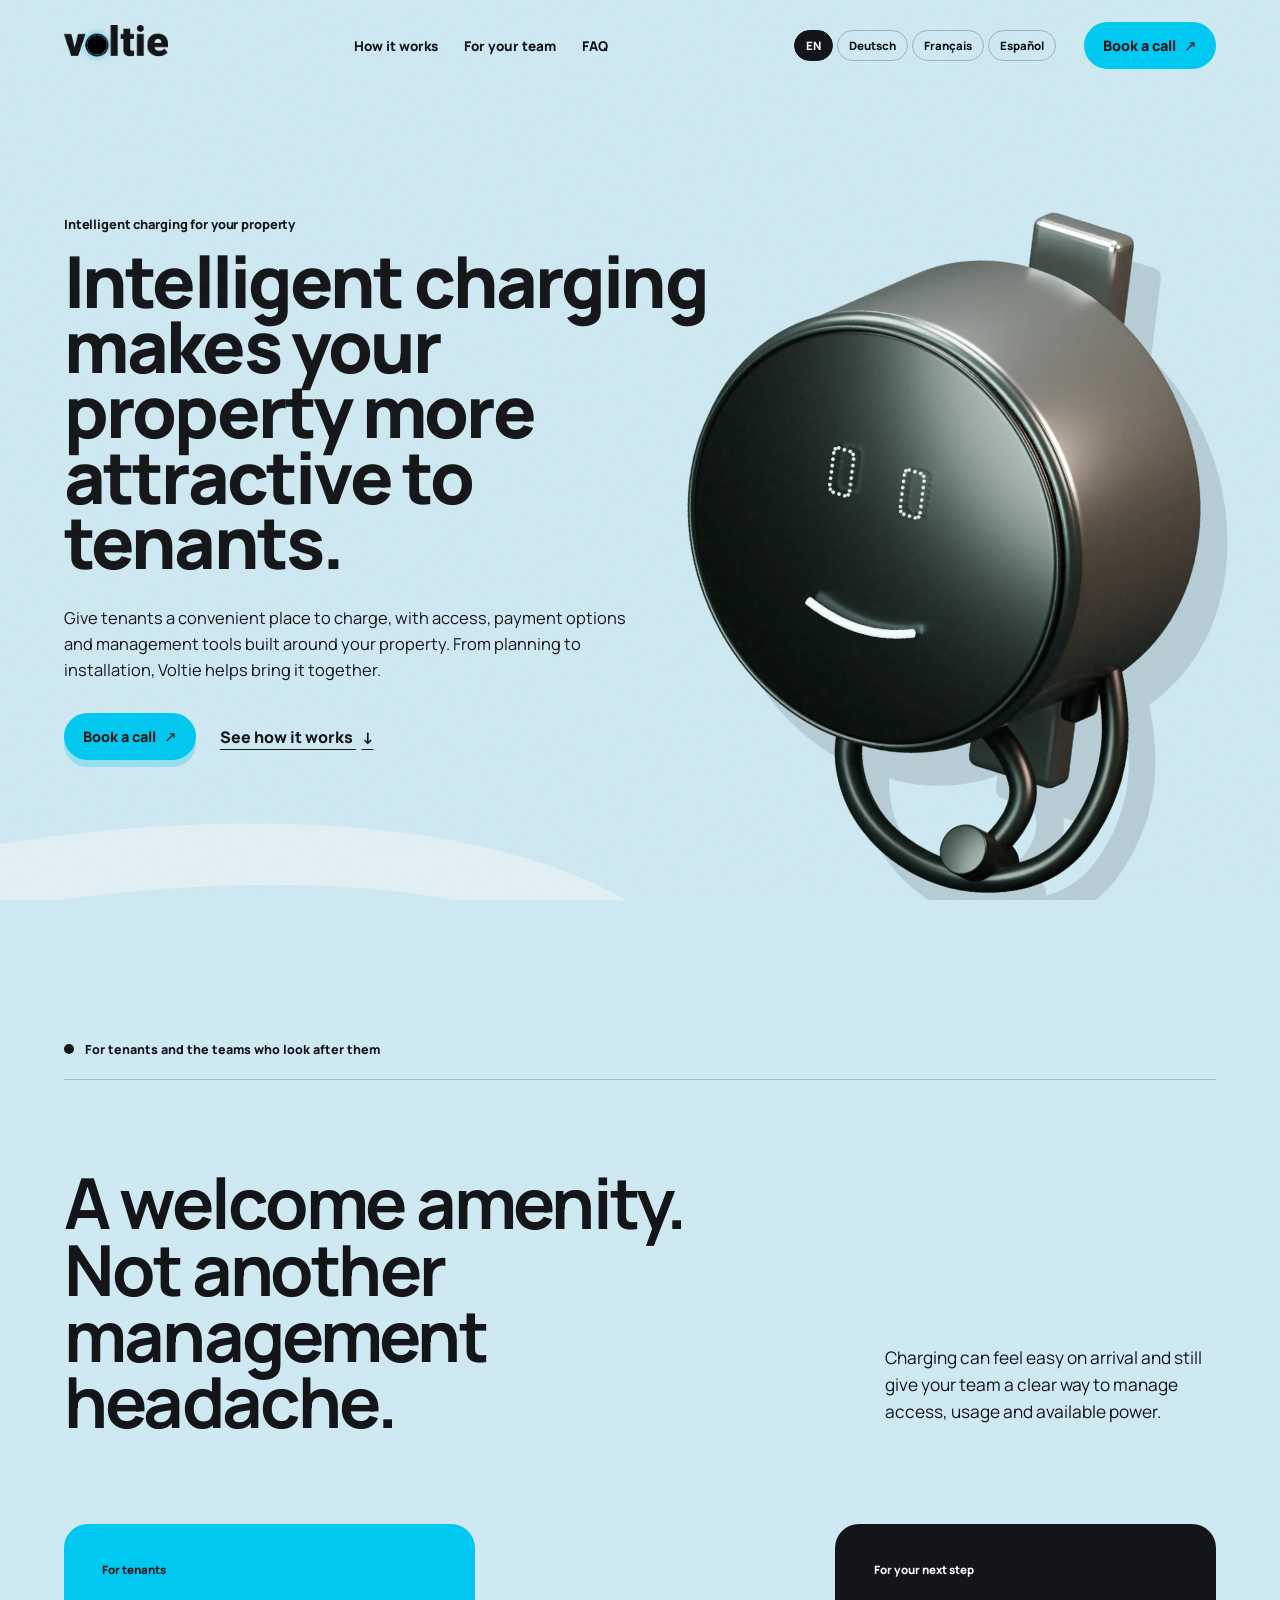
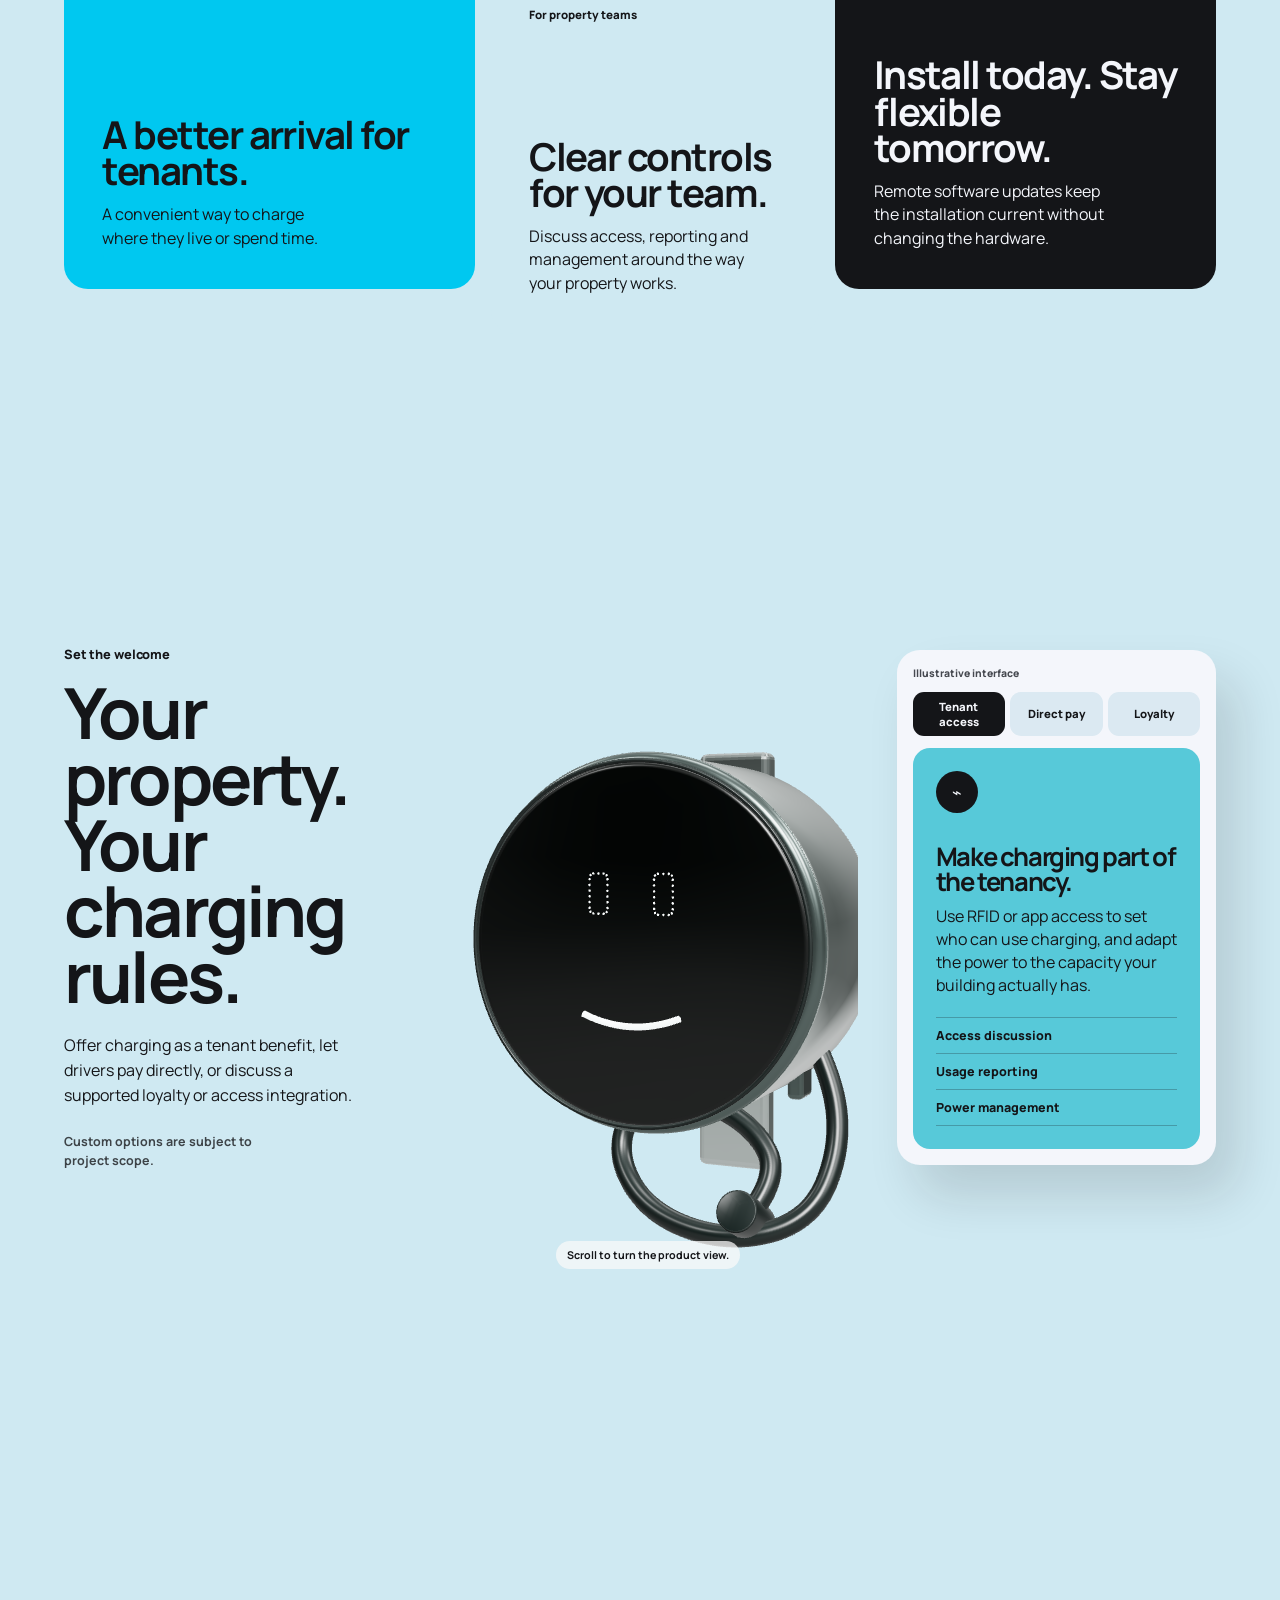
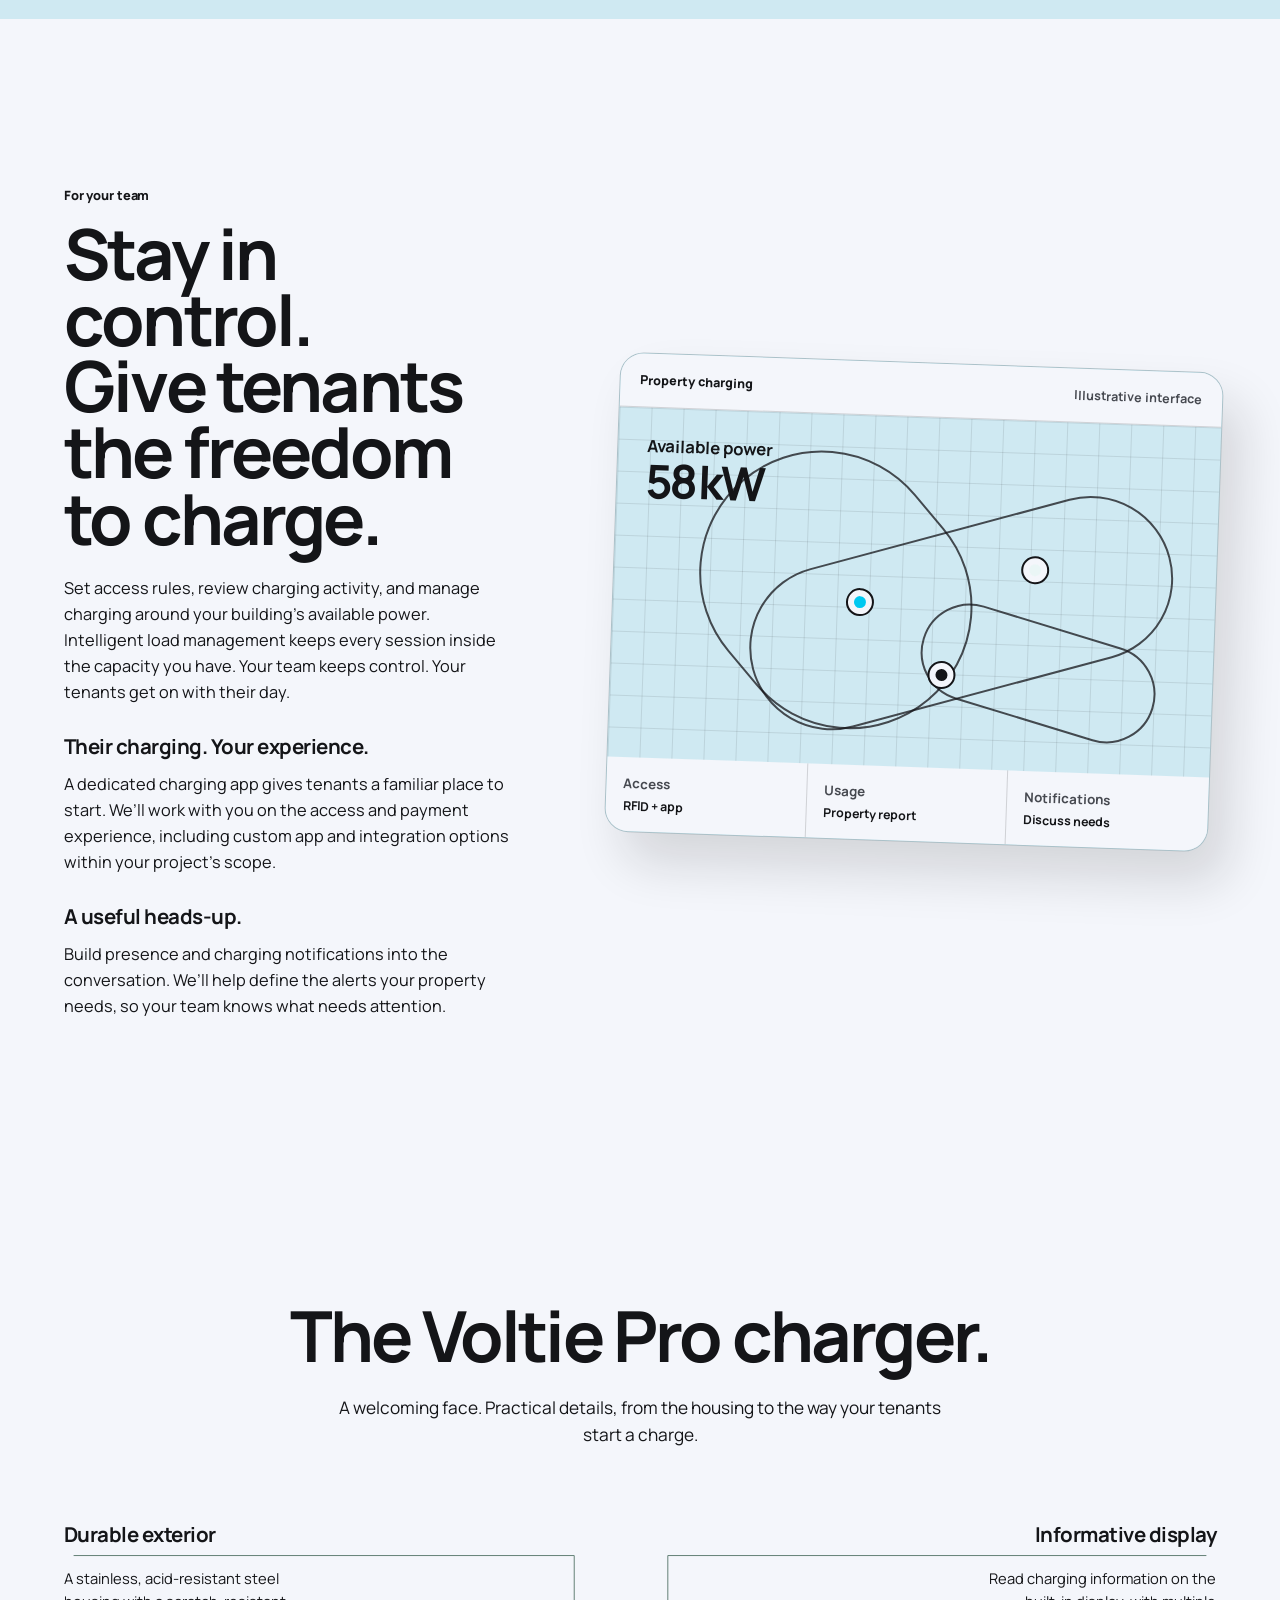
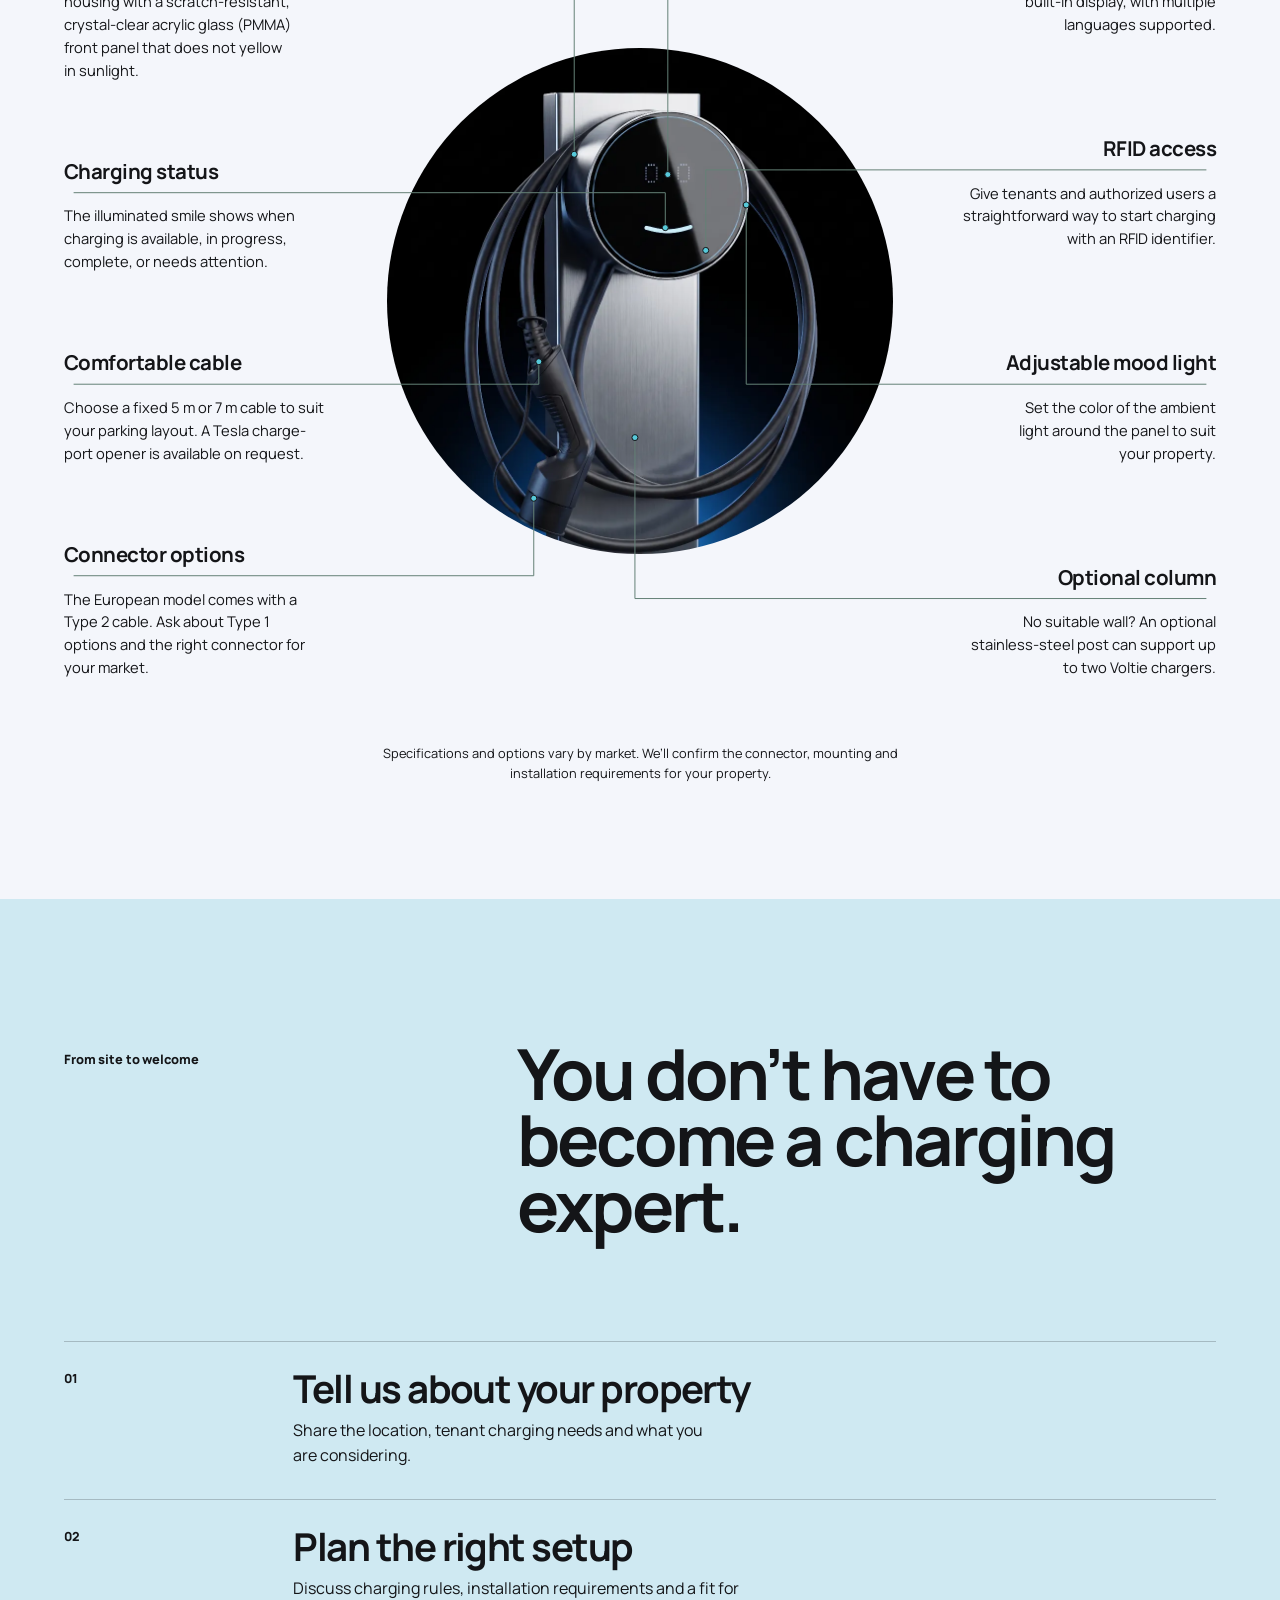
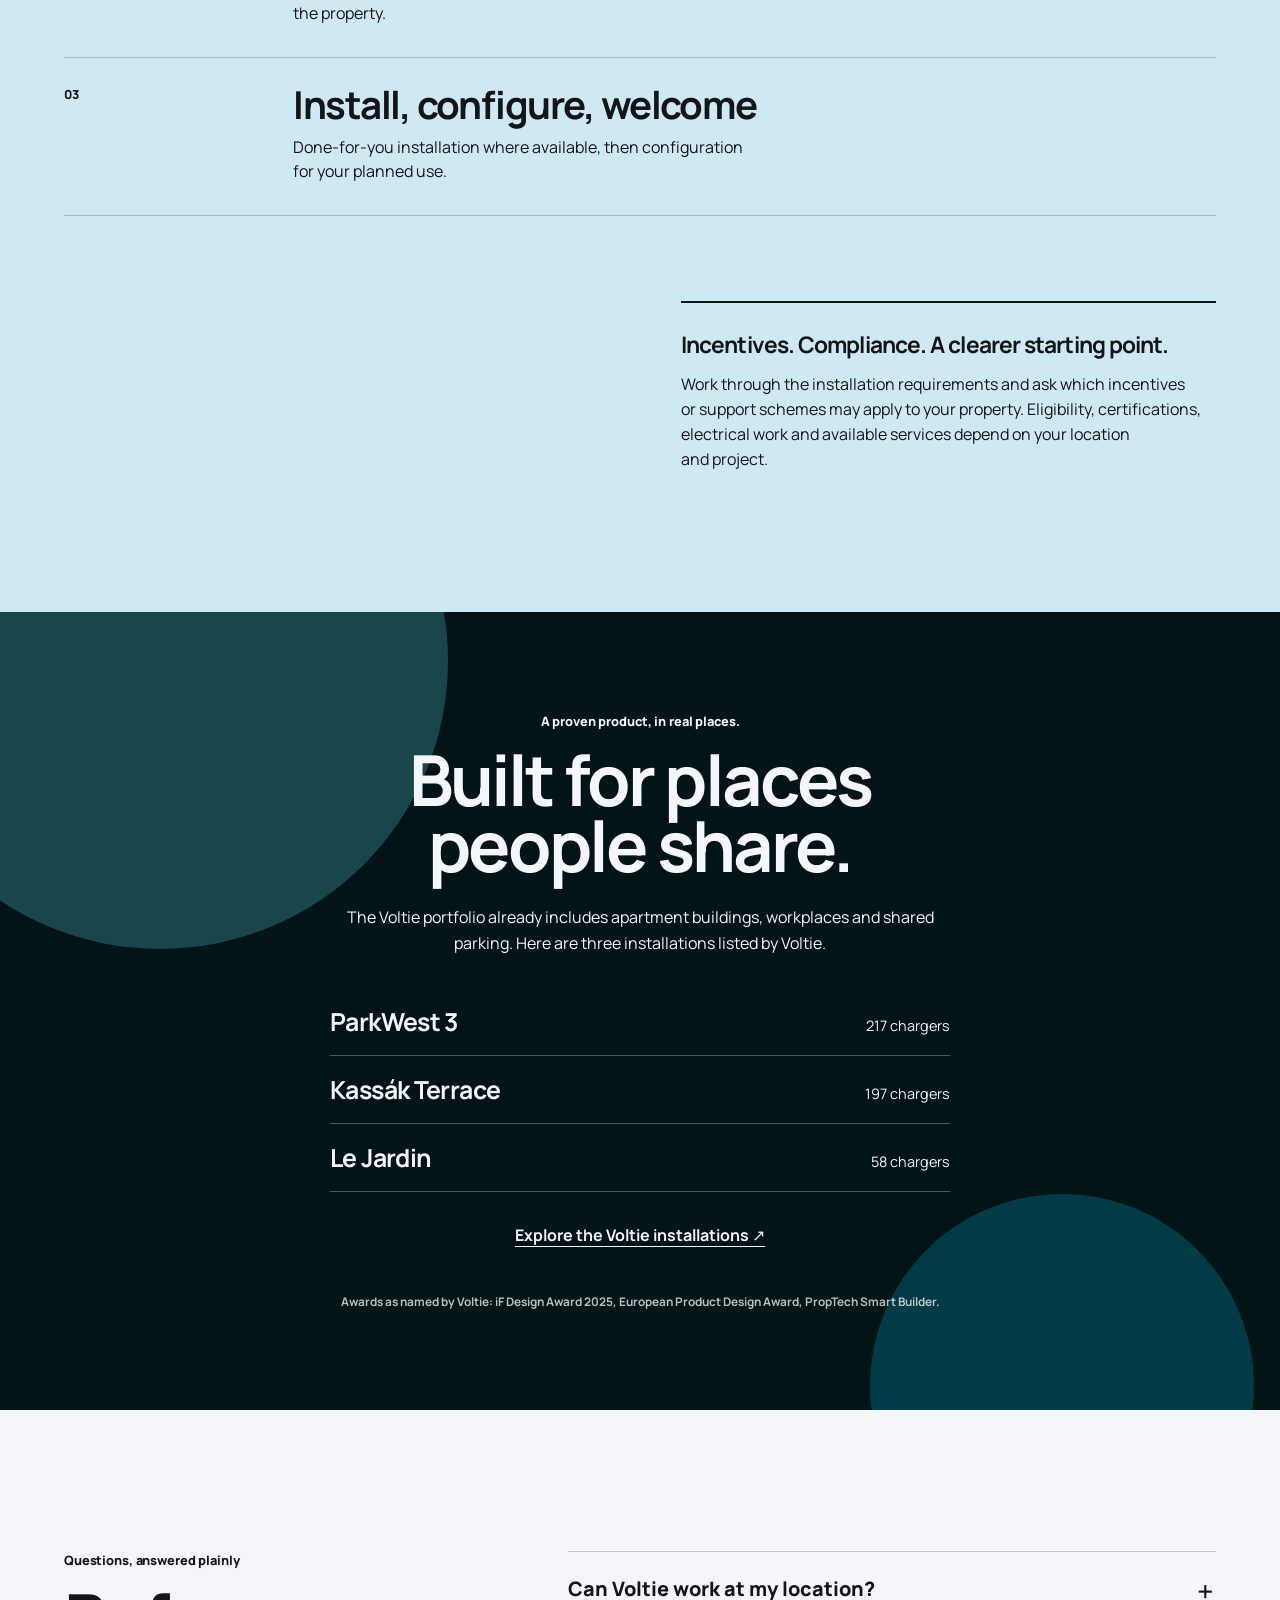
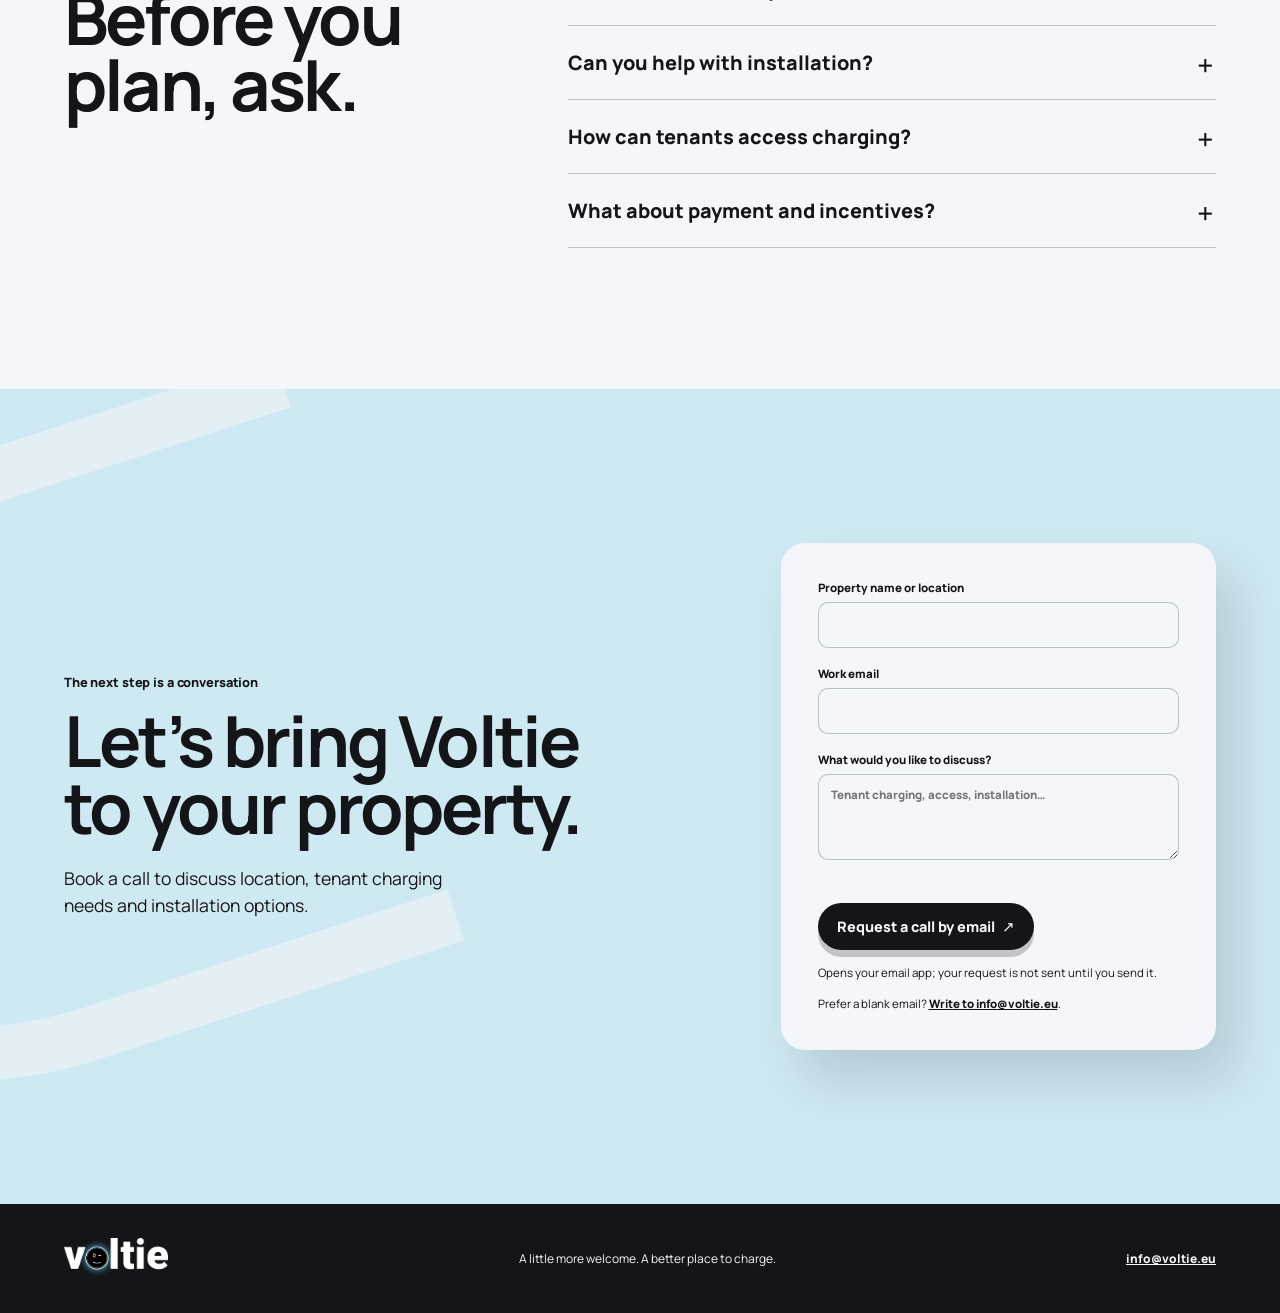
==== index.html @ d53babb7 "Publish tested Voltie landing pages in English, German, French and Spanish" ====
<!doctype html>
<html lang="en" data-theme="voltie">
  <head>
    <meta charset="UTF-8" />
    <meta name="viewport" content="width=device-width, initial-scale=1.0" />
    <meta name="theme-color" content="#141518" />
    <meta name="description" content="Voltie gives property teams intelligent EV charging: load management that respects the power you have, remote software updates, and a charger tenants are glad to use." />
    <title>Voltie — Intelligent EV charging for your property</title>
    <meta name="robots" content="noindex, nofollow" />
    <link rel="icon" href="./assets/voltie-favicon.png" type="image/png" />
    <link rel="preload" href="./fonts/manrope-variable.ttf" as="font" type="font/ttf" crossorigin />
    <script type="module" crossorigin src="./assets/main-BnGy2Usy.js"></script>
    <link rel="stylesheet" crossorigin href="./assets/main-CqkEtk5y.css">
  </head>
  <body>
    <a class="skip-link" href="#main">Skip to content</a>
    <div class="floods" aria-hidden="true"><div class="flood flood-mint"></div><div class="flood flood-coral"></div><div class="flood flood-yellow"></div><div class="flood flood-white"></div><div class="flood flood-forest"></div></div>
    <header class="site-header">
      <a class="logo" href="#top" aria-label="Voltie home"><img class="wordmark" src="./assets/voltie-wordmark-ink.png" alt="Voltie" width="1049" height="384" /></a>
      <nav class="desktop-nav" aria-label="Primary navigation"><a href="#how-it-works">How it works</a><a href="#control">For your team</a><a href="#faq">FAQ</a></nav>
      <nav class="lang-switch" aria-label="Language"><a href="./voltie/" hreflang="en" lang="en" data-locale="en" aria-current="page">EN</a><a href="./de/" hreflang="de" lang="de" data-locale="de">Deutsch</a><a href="./fr/" hreflang="fr" lang="fr" data-locale="fr">Français</a><a href="./es/" hreflang="es" lang="es" data-locale="es">Español</a></nav>
      <a class="nav-cta" href="#book-a-call">Book a call <span aria-hidden="true">↗</span></a>
      <details class="mobile-nav"><summary aria-label="Open navigation"><span></span><span></span></summary><nav aria-label="Mobile navigation"><a href="#how-it-works">How it works</a><a href="#control">For your team</a><a href="#faq">FAQ</a><a href="#book-a-call">Book a call</a><nav class="lang-switch lang-switch--menu" aria-label="Choose language"><a href="./voltie/" hreflang="en" lang="en" data-locale="en" aria-current="page">EN</a><a href="./de/" hreflang="de" lang="de" data-locale="de">Deutsch</a><a href="./fr/" hreflang="fr" lang="fr" data-locale="fr">Français</a><a href="./es/" hreflang="es" lang="es" data-locale="es">Español</a></nav></nav></details>
    </header>

    <main id="main">
      <section class="hero scene-mint" id="top" data-flood="mint">
        <div class="hero-copy">
          <p class="eyebrow">Intelligent charging for your property</p>
          <h1>Intelligent charging makes your property more attractive to tenants.</h1>
          <p class="hero-deck">Give tenants a convenient place to charge, with access, payment options and management tools built around your property. From planning to installation, Voltie helps bring it together.</p>
          <div class="hero-actions"><a class="button button-ink" href="#book-a-call">Book a call <span aria-hidden="true">↗</span></a><a class="text-link" href="#how-it-works">See how it works <span aria-hidden="true">↓</span></a></div>
        </div>
        <div class="hero-product" data-pointer-product aria-label="Approximate 3D visualization of the circular Voltie Pro charger" role="img">
          <picture class="hero-poster" aria-hidden="true"><source srcset="./assets/charger-poster.webp" type="image/webp" /><img src="./assets/charger-poster.png" width="1100" height="1100" alt="" fetchpriority="high" /></picture>
          <p class="product-note">A warm welcome. Down to the last detail.</p>
        </div>
        <div class="hero-swoop" aria-hidden="true"></div>
      </section>

      <section class="welcome scene-coral" id="how-it-works" data-flood="coral">
        <div class="section-topline"><span class="dot"></span><p>For tenants and the teams who look after them</p></div>
        <div class="welcome-heading"><h2>A welcome amenity.<br />Not another management headache.</h2><p>Charging can feel easy on arrival and still give your team a clear way to manage access, usage and available power.</p></div>
        <div class="statements" data-reveal-group>
          <article class="statement statement-one"><span>For tenants</span><h3>A better arrival for tenants.</h3><p>A convenient way to charge where they live or spend time.</p></article>
          <article class="statement statement-two"><span>For property teams</span><h3>Clear controls for your team.</h3><p>Discuss access, reporting and management around the way your property works.</p></article>
          <article class="statement statement-three"><span>For your next step</span><h3>Install today. Stay flexible tomorrow.</h3><p>Remote software updates keep the installation current without changing the hardware.</p></article>
        </div>
      </section>

      <section class="product-stage scene-mint" id="charging-rules" data-flood="mint">
        <div class="product-stage-sticky">
          <div class="stage-copy"><p class="eyebrow">Set the welcome</p><h2>Your property.<br />Your charging rules.</h2><p>Offer charging as a tenant benefit, let drivers pay directly, or discuss a supported loyalty or access integration.</p><p class="scope-note">Custom options are subject to project scope.</p></div>
          <div class="model-stage" id="model-stage">
            <picture class="model-poster" id="model-poster"><source srcset="./assets/charger-poster.webp" type="image/webp" /><img src="./assets/charger-poster.png" alt="Approximate 3D visualization of the circular Voltie Pro charger" /></picture>
            <div class="charger-art charger-art--stage" id="css-stage-product" aria-hidden="true"><div class="charger-body"><div class="charger-face"><span class="eye left"></span><span class="eye right"></span><span class="smile"></span></div></div><div class="charger-cable"></div></div>
            <canvas id="charger-canvas" aria-label="Interactive 3D approximation of the Voltie Pro charger"></canvas>
            <span class="model-status" id="model-status" aria-live="polite">Product view is illustrative.</span>
          </div>
          <div class="access-demo" aria-label="Illustrative access and payment demo">
            <p class="demo-label">Illustrative interface</p>
            <div class="demo-tabs" role="group" aria-label="Charging setup choice"><button type="button" class="demo-tab is-active" aria-pressed="true" data-demo="tenant">Tenant access</button><button type="button" class="demo-tab" aria-pressed="false" data-demo="pay">Direct pay</button><button type="button" class="demo-tab" aria-pressed="false" data-demo="loyalty">Loyalty</button></div>
            <div class="demo-screen" id="demo-screen"><div class="demo-icon" aria-hidden="true">⌁</div><h3>Make charging part of the tenancy.</h3><p>Use RFID or app access to set who can use charging, and adapt the power to the capacity your building actually has.</p><ul><li>Access discussion</li><li>Usage reporting</li><li>Power management</li></ul></div>
          </div>
        </div>
      </section>

      <section class="control scene-white" id="control" data-flood="white">
        <div class="control-copy"><p class="eyebrow">For your team</p><h2>Stay in control.<br />Give tenants the freedom to charge.</h2><p>Set access rules, review charging activity, and manage charging around your building’s available power. Intelligent load management keeps every session inside the capacity you have. Your team keeps control. Your tenants get on with their day.</p><h3 class="feature-heading">Their charging. Your experience.</h3><p>A dedicated charging app gives tenants a familiar place to start. We’ll work with you on the access and payment experience, including custom app and integration options within your project’s scope.</p><h3 class="feature-heading">A useful heads-up.</h3><p>Build presence and charging notifications into the conversation. We’ll help define the alerts your property needs, so your team knows what needs attention.</p></div>
        <div class="concept-ui" aria-label="Illustrative property management interface"><div class="concept-head"><span>Property charging</span><b>Illustrative interface</b></div><div class="concept-map"><span class="map-line a"></span><span class="map-line b"></span><span class="map-line c"></span><i class="map-dot one"></i><i class="map-dot two"></i><i class="map-dot three"></i><strong>Available power<br /><em>58 kW</em></strong></div><div class="concept-footer"><div><small>Access</small><b>RFID + app</b></div><div><small>Usage</small><b>Property report</b></div><div><small>Notifications</small><b>Discuss needs</b></div></div></div>
      </section>

      <section class="hardware scene-white" id="voltie-charger" data-flood="white" aria-labelledby="hardware-title">
        <header class="hardware-header"><h2 id="hardware-title">The Voltie Pro charger.</h2><p>A welcoming face. Practical details, from the housing to the way your tenants start a charge.</p></header>
        <div class="hardware-diagram">
          <figure class="hardware-visual"><img src="./assets/voltie-charger-details.webp" width="1024" height="1024" loading="lazy" decoding="async" alt="Voltie Pro circular charger with its illuminated smile, coiled cable and stainless-steel mounting column" /></figure>
          <svg class="hardware-leaders" aria-hidden="true" focusable="false"></svg>
          <div class="hardware-column hardware-left">
            <article class="hardware-callout" data-pin=".37,.21"><h3>Durable exterior</h3><p>A stainless, acid-resistant steel housing with a scratch-resistant, crystal-clear acrylic glass (PMMA) front panel that does not yellow in sunlight.</p></article>
            <article class="hardware-callout" data-pin=".55,.355"><h3>Charging status</h3><p>The illuminated smile shows when charging is available, in progress, complete, or needs attention.</p></article>
            <article class="hardware-callout" data-pin=".30,.62"><h3>Comfortable cable</h3><p>Choose a fixed 5 m or 7 m cable to suit your parking layout. A Tesla charge-port opener is available on request.</p></article>
            <article class="hardware-callout" data-pin=".29,.89"><h3>Connector options</h3><p>The European model comes with a Type 2 cable. Ask about Type 1 options and the right connector for your market.</p></article>
          </div>
          <div class="hardware-column hardware-right">
            <article class="hardware-callout" data-pin=".555,.25"><h3>Informative display</h3><p>Read charging information on the built-in display, with multiple languages supported.</p></article>
            <article class="hardware-callout" data-pin=".63,.40"><h3>RFID access</h3><p>Give tenants and authorized users a straightforward way to start charging with an RFID identifier.</p></article>
            <article class="hardware-callout" data-pin=".71,.31"><h3>Adjustable mood light</h3><p>Set the color of the ambient light around the panel to suit your property.</p></article>
            <article class="hardware-callout" data-pin=".49,.77"><h3>Optional column</h3><p>No suitable wall? An optional stainless-steel post can support up to two Voltie chargers.</p></article>
          </div>
        </div>
        <p class="hardware-note">Specifications and options vary by market. We’ll confirm the connector, mounting and installation requirements for your property.</p>
      </section>

      <section class="process scene-yellow" data-flood="yellow">
        <div class="process-intro"><p class="eyebrow">From site to welcome</p><h2>You don’t have to become a charging expert.</h2></div>
        <ol class="steps">
        <li><span>01</span><div><h3>Tell us about your property</h3><p>Share the location, tenant charging needs and what you are considering.</p></div></li>
        <li><span>02</span><div><h3>Plan the right setup</h3><p>Discuss charging rules, installation requirements and a fit for the property.</p></div></li>
        <li><span>03</span><div><h3>Install, configure, welcome</h3><p>Done-for-you installation where available, then configuration for your planned use.</p></div></li>
        </ol>
        <aside class="requirements"><h3>Incentives. Compliance. A clearer starting point.</h3><p>Work through the installation requirements and ask which incentives or support schemes may apply to your property. Eligibility, certifications, electrical work and available services depend on your location and project.</p></aside>
      </section>

      <section class="proof scene-forest" id="proof" data-flood="forest">
        <div class="proof-orb orb-one" aria-hidden="true"></div><div class="proof-orb orb-two" aria-hidden="true"></div>
        <p class="eyebrow">A proven product, in real places.</p><h2>Built for places<br />people share.</h2><p class="proof-copy">The Voltie portfolio already includes apartment buildings, workplaces and shared parking. Here are three installations listed by Voltie.</p><ul class="project-proof"><li><strong>ParkWest 3</strong><span>217 chargers</span></li><li><strong>Kassák Terrace</strong><span>197 chargers</span></li><li><strong>Le Jardin</strong><span>58 chargers</span></li></ul><a class="proof-link" href="https://www.voltie.eu/en/references" target="_blank" rel="noopener noreferrer">Explore the Voltie installations <span aria-hidden="true">↗</span></a><p class="award-note">Awards as named by Voltie: iF Design Award 2025, European Product Design Award, PropTech Smart Builder.</p>
      </section>

      <section class="faq scene-white" id="faq" data-flood="white"><div class="faq-head"><p class="eyebrow">Questions, answered plainly</p><h2>Before you plan, ask.</h2></div><div class="faq-list"><details><summary>Can Voltie work at my location?</summary><p>Availability, installation scope and local requirements vary. Share your property details and ask what is possible in your location.</p></details><details><summary>Can you help with installation?</summary><p>Voltie can help plan installation and offer done-for-you installation where available. The exact electrical work and services depend on the project location and scope.</p></details><details><summary>How can tenants access charging?</summary><p>Discuss RFID and app access for tenant charging. The right setup depends on how you want access to work at the property.</p></details><details><summary>What about payment and incentives?</summary><p>Drivers may be able to pay directly depending on the project setup. Ask about payment options, local incentives and requirements; no eligibility or incentive outcome is guaranteed.</p></details></div></section>

      <section class="door scene-coral" id="book-a-call" data-flood="coral"><div class="door-copy"><p class="eyebrow">The next step is a conversation</p><h2>Let’s bring Voltie to your property.</h2><p>Book a call to discuss location, tenant charging needs and installation options.</p><div class="door-arc" aria-hidden="true"></div></div><form class="call-form" id="call-form" novalidate><label>Property name or location<input name="property" autocomplete="organization" required /></label><label>Work email<input name="email" type="email" autocomplete="email" required /></label><label>What would you like to discuss?<textarea name="message" rows="4" placeholder="Tenant charging, access, installation…" required></textarea></label><p class="form-error" id="form-error" role="alert"></p><button class="button button-ink" type="submit">Request a call by email <span aria-hidden="true">↗</span></button><p class="form-note">Opens your email app; your request is not sent until you send it.</p><p class="form-fallback">Prefer a blank email? <a href="mailto:info@voltie.eu?subject=Voltie%20property%20charging%20request%20%E2%80%94%20">Write to info@voltie.eu</a>.</p></form></section>
    </main>
    <footer><a class="logo" href="#top" aria-label="Voltie back to top"><img class="wordmark" src="./assets/voltie-wordmark.png" alt="Voltie" width="1049" height="384" /></a><p>A little more welcome. A better place to charge.</p><a href="mailto:info@voltie.eu">info@voltie.eu</a></footer>
    <script type="application/json" id="volt-locale">{"demo":{"tabs":[{"id":"tenant","label":"Tenant access"},{"id":"pay","label":"Direct pay"},{"id":"loyalty","label":"Loyalty"}],"screens":{"tenant":{"title":"Make charging part of the tenancy.","copy":"Use RFID or app access to set who can use charging, and adapt the power to the capacity your building actually has.","items":["Access discussion","Usage reporting","Power management"],"icon":"⌁"},"pay":{"title":"Let drivers pay directly.","copy":"Discuss a direct-pay setup that fits the property and the planned charging experience.","items":["Direct-pay discussion","Access options","Project-scope setup"],"icon":"↗"},"loyalty":{"title":"Explore a loyalty or access connection.","copy":"Discuss supported loyalty or access integration options for the way your property works.","items":["Integration discussion","Tenant access","Scope confirmation"],"icon":"◎"}}},"form":{"error":"Add your property, a valid email and a short note before opening your email app.","subject":"Voltie property charging request — {property}","body":"Hello Voltie team,\n\nProperty: {property}\nEmail: {email}\n\nWhat I would like to discuss:\n{message}\n\nPlease contact me about a call."},"model":{"scroll":"Scroll to turn the product view.","product":"Product view","fallback":"Static product view shown while the 3D model is unavailable."}}</script>
  </body>
</html>
---- assets/main-CqkEtk5y.css ----
:root{--mint: #b7e2d0;--ink: #193b32;--coral: #f3a28e;--yellow: #f4d87c;--white: #f8f9f8;--forest: #193b32;--muted: #416359;--line: rgb(25 59 50 / 22%);--ease-out: cubic-bezier(.23, 1, .32, 1);--ease-morph: cubic-bezier(.77, 0, .175, 1);--shadow: 20px 30px 50px rgb(25 59 50 / 15%);--page-pad: clamp(20px, 5vw, 80px);font-family:Manrope,Arial,sans-serif;color:var(--ink);background:var(--mint);font-synthesis:none}*{box-sizing:border-box}html{scroll-behavior:smooth}body{margin:0;min-width:320px;overflow-x:hidden;background:var(--mint);color:var(--ink)}body:after{content:"";position:fixed;inset:0;pointer-events:none;z-index:20;opacity:.045;background-image:url("data:image/svg+xml,%3Csvg viewBox='0 0 180 180' xmlns='http://www.w3.org/2000/svg'%3E%3Cfilter id='n'%3E%3CfeTurbulence type='fractalNoise' baseFrequency='.8' numOctaves='3' stitchTiles='stitch'/%3E%3C/filter%3E%3Crect width='100%25' height='100%25' filter='url(%23n)' opacity='.75'/%3E%3C/svg%3E")}a{color:inherit}button,input,textarea{font:inherit}button,summary{cursor:pointer}:focus-visible{outline:3px solid var(--ink);outline-offset:4px}.skip-link{position:fixed;top:10px;left:10px;z-index:200;transform:translateY(-200%);background:var(--white);padding:12px 16px;border-radius:8px;font-weight:800}.skip-link:focus{transform:translateY(0)}.floods{position:fixed;inset:0;z-index:0;background:var(--mint)}body>main,body>footer{position:relative;z-index:1}.flood{position:absolute;inset:0;opacity:0;transition:opacity .65s var(--ease-out)}.flood-mint{background:var(--mint);opacity:1}.flood-coral{background:var(--coral)}.flood-yellow{background:var(--yellow)}.flood-white{background:var(--white)}.flood-forest{background:var(--forest)}.site-header{position:absolute;z-index:30;top:0;left:0;right:0;display:flex;align-items:center;gap:28px;padding:22px var(--page-pad)}.logo{display:inline-flex;align-items:center;gap:.015em;text-decoration:none;font-size:clamp(1.7rem,2.5vw,2.15rem);line-height:1;letter-spacing:-.095em;font-weight:800;white-space:nowrap}.logo-device{display:inline-grid;place-items:center;width:.84em;height:.84em;margin:0 .018em;border:.073em solid currentColor;border-radius:50%;position:relative;transform:translateY(.01em)}.logo-device:before{content:"";position:absolute;inset:.09em;border-radius:50%;box-shadow:inset 0 0 0 .04em #75d9e1}.logo-device b{width:.31em;height:.065em;border-radius:50%;border-bottom:.045em solid currentColor;position:absolute;bottom:.19em}.logo-device i{width:.35em;height:.1em;position:absolute;top:.32em;border-left:.045em solid currentColor;border-right:.045em solid currentColor}.desktop-nav{display:flex;gap:clamp(16px,2vw,32px);margin-left:auto}.desktop-nav a{text-decoration:none;font-size:.84rem;font-weight:800}.desktop-nav a:hover{text-decoration:underline;text-underline-offset:.3em}.nav-cta,.button{display:inline-flex;align-items:center;justify-content:center;gap:.55em;min-height:46px;border:0;border-radius:999px;padding:13px 19px;font-size:.9rem;font-weight:800;text-decoration:none;transition:transform .14s var(--ease-out),background-color .14s ease,color .14s ease,box-shadow .14s ease}.nav-cta{background:var(--coral)}.nav-cta span,.button span{font-size:1.05em}.nav-cta:active,.button:active{transform:translateY(1px) scale(.975)}.mobile-nav{display:none;margin-left:auto;position:relative}.mobile-nav summary{list-style:none;width:46px;height:46px;border-radius:50%;display:grid;align-content:center;justify-content:center;gap:5px;background:var(--white)}.mobile-nav summary::-webkit-details-marker{display:none}.mobile-nav summary span{display:block;width:18px;height:2px;background:var(--ink)}.mobile-nav nav{position:absolute;right:0;top:calc(100% + 9px);width:210px;padding:12px;border-radius:17px;background:var(--white);box-shadow:var(--shadow)}.mobile-nav nav a{display:block;padding:12px;border-radius:10px;text-decoration:none;font-weight:800}.mobile-nav nav a:hover{background:var(--mint)}section{position:relative;scroll-margin-top:86px}.scene-mint{background:var(--mint)}.scene-coral{background:var(--coral)}.scene-yellow{background:var(--yellow)}.scene-white{background:var(--white)}.scene-forest{background:var(--forest);color:var(--white)}.js .scene-mint,.js .scene-coral,.js .scene-yellow,.js .scene-white,.js .scene-forest{background:transparent}.hero{min-height:max(760px,100svh);display:flex;align-items:center;padding:145px var(--page-pad) 70px;overflow:hidden;isolation:isolate}.hero-copy{width:56%;max-width:790px;position:relative;z-index:2}.eyebrow{margin:0 0 16px;font-size:.8rem;font-weight:800;letter-spacing:-.01em}.hero h1,h2,h3,p{text-wrap:pretty}.hero h1{margin:0;max-width:780px;font-size:clamp(4.5rem,8vw,7.45rem);line-height:.91;letter-spacing:-.04em;font-weight:800}.hero-deck{max-width:590px;margin:30px 0;font-size:clamp(1.03rem,1.25vw,1.22rem);line-height:1.58}.hero-actions{display:flex;align-items:center;gap:24px}.button-ink{background:var(--ink);color:var(--white);box-shadow:0 7px #193b3238}.button-ink:hover{background:#254f44;transform:translateY(-2px);box-shadow:0 9px #193b3238}.button-ink:active{box-shadow:0 3px #193b3238}.text-link{font-weight:800;text-decoration-thickness:1px;text-underline-offset:.35em}.text-link span{margin-left:.35em}.hero-product{position:absolute;z-index:1;width:min(43vw,650px);aspect-ratio:.88;right:max(3vw,38px);bottom:-8vw;display:grid;place-items:center;filter:drop-shadow(27px 33px 0 rgb(25 59 50 / 13%))}.product-note{position:absolute;right:0;bottom:2%;margin:0;font-size:.67rem;font-weight:700;color:#193b32b8}.charger-art{width:100%;height:100%;position:relative;display:grid;place-items:center}.charger-body{width:84%;aspect-ratio:.92;position:relative;border-radius:50% 50% 45% 45%;background:radial-gradient(circle at 37% 25%,#fff 0 1.5%,#dae5e2 9%,#6e8179 36%,#24332e 60%,#84958e 71%,#eff4f2 77%,#3b4b45 89%);box-shadow:inset -18px -17px 20px #0000004d,inset 18px 14px 19px #ffffff52;display:grid;place-items:center;transform:rotate(-8deg)}.charger-face{width:69%;aspect-ratio:1;border-radius:50%;position:relative;background:#0d1715;border:clamp(4px,.62vw,8px) solid #667e75;box-shadow:inset 0 0 0 clamp(2px,.27vw,4px) #7ddae2,0 6px #00000040}.charger-face .eye{position:absolute;top:36%;width:7%;height:11%;border:2px solid #f8f9f8;border-radius:2px}.charger-face .left{left:31%}.charger-face .right{left:54%;width:9%;height:2px;top:41%;border-width:0 0 2px}.charger-face .smile{position:absolute;left:36%;top:51%;width:30%;height:18%;border-bottom:2px solid #f8f9f8;border-radius:0 0 50% 50%;transform:rotate(3deg)}.charger-cable{position:absolute;width:39%;height:44%;border:clamp(8px,1.1vw,14px) solid #172521;border-left:0;border-bottom:0;border-radius:0 90% 0 0;bottom:0;left:0;transform:translate(-18%,12%) rotate(5deg)}.hero-swoop{position:absolute;z-index:-1;width:75vw;height:31vw;left:-20vw;bottom:-23vw;border:min(5vw,78px) solid rgb(248 249 248 / 47%);border-left:0;border-radius:0 80% 0 0;transform:rotate(-12deg)}.welcome{padding:clamp(80px,11vw,150px) var(--page-pad)}.section-topline{display:flex;align-items:center;gap:11px;padding-bottom:21px;border-bottom:1px solid var(--line);font-size:.78rem;font-weight:800}.section-topline p{margin:0}.dot{width:10px;height:10px;border-radius:50%;background:var(--ink)}.welcome-heading{display:grid;grid-template-columns:1.15fr .55fr;gap:10vw;padding:clamp(46px,7vw,90px) 0}.welcome h2,.product-stage h2,.control h2,.process h2,.proof h2,.faq h2,.door h2{margin:0;font-size:clamp(2.9rem,5.5vw,6rem);letter-spacing:-.04em;line-height:.94}.welcome-heading>p{align-self:end;max-width:380px;font-size:1.08rem;line-height:1.55;margin:0 0 .5em}.statements{display:grid;grid-template-columns:1.1fr .88fr 1.02fr;gap:16px;align-items:stretch}.statement{display:flex;flex-direction:column;min-height:315px;padding:clamp(22px,3vw,40px);border-radius:24px;color:var(--ink)}.statement span{font-size:.72rem;font-weight:800}.statement h3{margin:auto 0 14px;font-size:clamp(1.8rem,3vw,3.1rem);line-height:.94;letter-spacing:-.04em}.statement p{margin:0;max-width:24ch;line-height:1.47}.statement-one{background:var(--yellow)}.statement-two{min-height:365px;background:var(--mint);transform:translateY(45px)}.statement-three{background:var(--white)}.product-stage{min-height:310vh}.product-stage-sticky{min-height:100svh;padding:116px var(--page-pad) 60px;display:grid;grid-template-columns:.8fr 1fr .76fr;align-items:center;gap:clamp(16px,3vw,52px);overflow:hidden}.stage-copy{align-self:center}.stage-copy>p:not(.eyebrow){max-width:30ch;line-height:1.55;margin:24px 0 0}.scope-note{font-size:.78rem;font-weight:700;opacity:.78}.model-stage{position:relative;min-height:min(70vh,650px);align-self:stretch;isolation:isolate}.model-stage canvas,.model-poster,.charger-art--stage{position:absolute;inset:0;width:100%;height:100%}.model-stage canvas{z-index:2;opacity:0;transition:opacity .22s var(--ease-out)}.model-stage.is-model-ready canvas{opacity:1}.model-stage.is-model-ready .model-poster,.model-stage.is-model-ready .charger-art--stage{opacity:0}.model-poster{z-index:1;margin:0;display:grid;place-items:center;transition:opacity .22s var(--ease-out)}.model-poster img{max-width:100%;max-height:100%;object-fit:contain}.charger-art--stage{z-index:0;transform:scale(.9);transition:opacity .22s var(--ease-out)}.model-status{position:absolute;z-index:3;bottom:0;left:50%;transform:translate(-50%);padding:7px 11px;border-radius:999px;background:#f8f9f8bf;font-size:.67rem;font-weight:700;white-space:nowrap}.access-demo{background:var(--white);border-radius:23px;padding:16px;box-shadow:var(--shadow);align-self:center}.demo-label{margin:0 0 12px;color:var(--muted);font-size:.65rem;font-weight:800}.demo-tabs{display:grid;grid-template-columns:repeat(3,1fr);gap:5px}.demo-tab{min-height:44px;padding:7px;border:0;border-radius:11px;color:var(--ink);background:#deede7;font-size:.71rem;font-weight:800;transition:color .14s ease,background-color .14s ease,transform .14s var(--ease-out)}.demo-tab[aria-pressed=true]{color:var(--white);background:var(--ink)}.demo-tab:active{transform:scale(.97)}.demo-screen{min-height:295px;margin-top:12px;padding:23px;border-radius:17px;background:var(--yellow)}.demo-icon{width:42px;height:42px;display:grid;place-items:center;border-radius:50%;color:var(--white);background:var(--ink);font-weight:800}.demo-screen h3{margin:31px 0 11px;font-size:1.6rem;line-height:.98;letter-spacing:-.055em}.demo-screen p{line-height:1.45;margin:0 0 20px}.demo-screen ul{list-style:none;padding:0;margin:0;border-top:1px solid rgb(25 59 50 / 22%)}.demo-screen li{padding:9px 0;border-bottom:1px solid rgb(25 59 50 / 22%);font-size:.78rem;font-weight:800}.control{min-height:760px;padding:clamp(90px,13vw,170px) var(--page-pad);display:grid;grid-template-columns:.85fr 1.15fr;align-items:center;gap:8vw}.control-copy>p:not(.eyebrow){max-width:515px;margin:24px 0 0;font-size:1.02rem;line-height:1.6}.control-copy .scope-note{font-size:.77rem}.concept-ui{border:1px solid rgb(25 59 50 / 19%);border-radius:24px;overflow:hidden;background:var(--mint);box-shadow:var(--shadow);transform:rotate(2deg)}.concept-head{display:flex;justify-content:space-between;gap:12px;padding:18px 20px;background:var(--white);border-bottom:1px solid rgb(25 59 50 / 16%);font-size:.78rem;font-weight:800}.concept-head b{color:var(--muted);font-weight:700}.concept-map{min-height:350px;position:relative;overflow:hidden;background-image:linear-gradient(rgb(25 59 50 / 10%) 1px,transparent 1px),linear-gradient(90deg,rgb(25 59 50 / 10%) 1px,transparent 1px);background-size:32px 32px}.concept-map strong{position:absolute;top:29px;left:29px;font-size:1.05rem;line-height:1.1}.concept-map em{font-style:normal;font-size:2.9rem;letter-spacing:-.08em}.map-line{position:absolute;border:2px solid var(--ink);border-radius:999px;opacity:.75}.map-line.a{width:72%;height:47%;left:22%;top:32%;transform:rotate(-17deg)}.map-line.b{width:48%;height:70%;left:13%;top:15%;transform:rotate(48deg)}.map-line.c{width:40%;height:28%;left:51%;top:58%;transform:rotate(15deg)}.map-dot{position:absolute;width:24px;height:24px;border-radius:50%;border:6px solid var(--white);background:var(--coral);box-shadow:0 0 0 2px var(--ink)}.map-dot.one{left:39%;top:50%}.map-dot.two{left:68%;top:39%;background:var(--yellow)}.map-dot.three{left:53%;top:70%;background:var(--ink)}.concept-footer{display:grid;grid-template-columns:repeat(3,1fr);background:var(--white)}.concept-footer div{padding:17px;border-right:1px solid rgb(25 59 50 / 16%)}.concept-footer div:last-child{border-right:0}.concept-footer small,.concept-footer b{display:block}.concept-footer small{margin-bottom:5px;color:var(--muted);font-weight:700}.concept-footer b{font-size:.77rem}.process{padding:clamp(80px,11vw,150px) var(--page-pad)}.process-intro{display:grid;grid-template-columns:.7fr 1.3fr;gap:6vw}.process-intro .eyebrow{margin-top:10px}.steps{list-style:none;padding:0;margin:clamp(60px,8vw,115px) 0 0;border-top:1px solid var(--line)}.steps li{display:grid;grid-template-columns:18% 1fr;gap:22px;padding:28px 0 31px;border-bottom:1px solid var(--line)}.steps li>span{font-size:.78rem;font-weight:800}.steps h3{margin:0 0 11px;font-size:clamp(1.65rem,3vw,2.8rem);line-height:.98;letter-spacing:-.04em}.steps p{max-width:45ch;margin:0;line-height:1.55}.requirements{max-width:535px;margin:85px 0 0 auto;padding:26px 0 0;border-top:2px solid var(--ink)}.requirements h3{margin:0 0 12px;font-size:1.42rem;letter-spacing:-.04em}.requirements p{margin:0;line-height:1.55}.proof{min-height:720px;overflow:hidden;display:flex;flex-direction:column;align-items:center;justify-content:center;padding:100px var(--page-pad);text-align:center;isolation:isolate}.proof .eyebrow,.proof h2,.proof-copy,.award-note{position:relative;z-index:1}.proof h2{max-width:890px}.proof-copy{max-width:600px;margin:26px auto 0;line-height:1.62}.award-note{margin:35px 0 0;font-size:.74rem;font-weight:700;color:#f8f9f8bd}.proof-orb{position:absolute;z-index:0;border-radius:50%}.orb-one{width:min(45vw,650px);aspect-ratio:1;top:-30%;left:-10%;background:var(--coral)}.orb-two{width:min(30vw,460px);aspect-ratio:1;bottom:-21%;right:2%;background:var(--yellow)}.faq{padding:clamp(80px,11vw,150px) var(--page-pad);display:grid;grid-template-columns:.75fr 1.25fr;gap:9vw}.faq-list{border-top:1px solid var(--line)}.faq details{border-bottom:1px solid var(--line)}.faq summary{position:relative;padding:23px 43px 23px 0;font-size:clamp(1.1rem,1.55vw,1.4rem);font-weight:800;list-style:none}.faq summary::-webkit-details-marker{display:none}.faq summary:after{content:"+";position:absolute;top:19px;right:2px;font-size:1.8rem;font-weight:500;transition:transform .2s var(--ease-out)}.faq details[open] summary:after{transform:rotate(45deg)}.faq details p{max-width:55ch;margin:0;padding:0 42px 25px 0;line-height:1.6}.door{min-height:720px;overflow:hidden;padding:clamp(90px,12vw,160px) var(--page-pad);display:grid;grid-template-columns:1fr .74fr;gap:10vw;align-items:center}.door-copy{position:relative}.door-copy>p:not(.eyebrow){max-width:425px;margin:25px 0 0;font-size:1.1rem;line-height:1.55}.door-arc{position:absolute;width:130%;height:250%;z-index:0;left:-75%;top:-87%;border:54px solid rgb(248 249 248 / 45%);border-right:0;border-radius:90% 0 0 90%;transform:rotate(-18deg);pointer-events:none}.door-copy>:not(.door-arc){position:relative;z-index:1}.call-form{position:relative;z-index:1;padding:clamp(22px,3vw,37px);border-radius:24px;background:var(--white);box-shadow:var(--shadow)}.call-form label{display:block;margin:0 0 18px;font-size:.72rem;font-weight:800}.call-form input,.call-form textarea{display:block;width:100%;min-height:46px;margin-top:7px;padding:12px;border:1px solid rgb(25 59 50 / 28%);border-radius:10px;background:var(--white);color:var(--ink);resize:vertical}.call-form input:focus,.call-form textarea:focus{outline:2px solid var(--ink);outline-offset:2px}.form-error{min-height:1.2em;margin:-3px 0 13px;color:#7a2518;font-size:.78rem;font-weight:800}.form-note,.form-fallback{margin:15px 0 0;font-size:.72rem;line-height:1.45}.form-fallback a{font-weight:800}footer{display:flex;align-items:center;justify-content:space-between;gap:24px;padding:34px var(--page-pad);background:var(--ink);color:var(--white)}footer .logo{color:var(--white)}footer p,footer a{margin:0;font-size:.75rem}footer>a:last-child{font-weight:800}@media(hover:hover)and (pointer:fine){.nav-cta:hover{transform:translateY(-2px);background:#ffb09e}.statement{transition:transform .32s var(--ease-out),box-shadow .32s var(--ease-out)}.statement:hover{transform:translateY(-7px) rotate(-.3deg);box-shadow:var(--shadow)}.statement-two:hover{transform:translateY(36px) rotate(.3deg)}}@media(max-width:900px){.desktop-nav{display:none}.site-header{gap:13px}.nav-cta{margin-left:auto}.mobile-nav{display:block}.hero{align-items:flex-start;padding-top:145px}.hero-copy{width:64%}.hero-product{width:49vw;right:-2vw;bottom:-3vw}.product-stage-sticky{grid-template-columns:.9fr 1fr;grid-template-areas:"copy model" "demo model"}.stage-copy{grid-area:copy}.model-stage{grid-area:model;min-height:550px}.access-demo{grid-area:demo}.control{grid-template-columns:1fr;gap:60px}.concept-ui{max-width:680px;width:100%;justify-self:end}.faq{gap:5vw}.door{gap:6vw}}@media(max-width:640px){.site-header{padding:18px 20px}.logo{font-size:1.75rem}.nav-cta{display:none}.mobile-nav{margin-left:auto}.hero{min-height:820px;padding:125px 20px 42px}.hero-copy{width:100%}.hero h1{max-width:390px;font-size:clamp(3.35rem,15.5vw,4.15rem)}.hero-deck{max-width:350px;margin:23px 0;font-size:1rem}.hero-actions{gap:19px}.text-link{font-size:.85rem}.hero-product{width:82vw;right:-18vw;bottom:-10vw}.product-note{display:none}.hero-swoop{width:90vw;height:55vw;bottom:-29vw}.welcome{padding:75px 20px 100px}.welcome-heading{grid-template-columns:1fr;gap:28px;padding:45px 0 22px}.welcome-heading>p{font-size:1rem}.statements{display:block}.statement{min-height:230px;margin-top:14px;padding:27px}.statement h3{font-size:2.2rem}.statement-two{min-height:240px;transform:none}.product-stage{min-height:auto}.product-stage-sticky{min-height:auto;padding:86px 20px 80px;display:block;overflow:visible}.stage-copy>p:not(.eyebrow){margin-top:20px}.model-stage{min-height:405px;margin:25px 0 12px}.access-demo{max-width:460px}.demo-screen{min-height:240px}.control{min-height:auto;padding:82px 20px;gap:45px}.concept-ui{transform:none}.concept-map{min-height:285px}.concept-footer{grid-template-columns:1fr}.concept-footer div{border-right:0;border-bottom:1px solid rgb(25 59 50 / 16%)}.process{padding:80px 20px}.process-intro{grid-template-columns:1fr;gap:10px}.steps{margin-top:50px}.steps li{grid-template-columns:48px 1fr}.steps h3{font-size:1.75rem}.requirements{margin-top:58px}.proof{min-height:570px;padding:82px 20px}.proof h2{font-size:3.1rem}.orb-one{width:95vw;top:-21%;left:-43%}.orb-two{width:70vw;right:-28%}.faq{padding:80px 20px;display:block}.faq-list{margin-top:43px}.door{min-height:auto;padding:82px 20px;display:block}.door-copy{margin-bottom:52px}.door-arc{width:180%;height:260%;left:-110%;top:-95%}.call-form{padding:22px}footer{padding:27px 20px;display:grid;grid-template-columns:1fr auto}footer p{grid-column:1 / -1;order:3}}@media(prefers-reduced-motion:reduce){html{scroll-behavior:auto}.flood{transition-duration:.01ms}.hero-product,.concept-ui{transform:none!important}.product-stage{min-height:auto}.model-stage canvas{display:none}.model-poster,.charger-art--stage{opacity:1!important}.statement,.nav-cta,.button,.demo-tab{transition-duration:.01ms}.statement-two{transform:none}}@font-face{font-family:Manrope;src:url(../fonts/manrope-variable.ttf) format("truetype");font-weight:200 800;font-style:normal;font-display:swap}.brand-mark{display:inline-flex;align-items:center;gap:.015em}.logo .wordmark{display:block;width:104px;height:auto}.hero-poster{display:block;width:100%;height:100%}.hero-poster img{width:100%;height:100%;object-fit:contain;transform:rotate(7deg)}.hero-product{filter:drop-shadow(12px 24px 24px rgb(25 59 50 / 18%))}@media(min-width:1200px){.hero-product{width:min(59.77vw,903.5px);right:calc(max(3vw,38px) - ((min(59.77vw,903.5px) - min(43vw,650px))/2) + 24px)}}html:not(.js) .product-stage{min-height:auto}#css-stage-product{display:none}.poster-unavailable #css-stage-product{display:grid}.feature-heading{margin:30px 0 -12px;font-size:1.28rem;line-height:1.15;letter-spacing:-.025em}.project-proof{list-style:none;padding:0;margin:32px 0 20px;width:min(620px,100%);position:relative;z-index:1;text-align:left}.project-proof li{display:flex;justify-content:space-between;align-items:baseline;gap:18px;padding:17px 0;border-bottom:1px solid rgb(248 249 248 / 30%)}.project-proof strong{font-size:clamp(1.05rem,2vw,1.55rem);letter-spacing:-.025em}.project-proof span{font-size:.9rem;white-space:nowrap}.proof-link{position:relative;z-index:1;display:inline-block;padding:12px 0;font-weight:700;text-underline-offset:.3em}.proof-link:focus-visible{outline-color:var(--white)}.js .scene-white{background:var(--white)}.js .scene-forest{background:var(--forest)}.scene-forest .orb-one{opacity:.28}.scene-forest .orb-two{opacity:.22}@media(max-width:640px){.hero{display:block;min-height:auto;padding-bottom:0}.hero-product{position:relative;width:74vw;right:auto;bottom:auto;margin:18px -30px -10px auto}.hero-actions{gap:14px}.hero h1{font-size:clamp(3.1rem,14.5vw,4rem)}.proof{min-height:730px}}@media(prefers-reduced-motion:reduce){.js .scene-mint{background:var(--mint)}.js .scene-coral{background:var(--coral)}.js .scene-yellow{background:var(--yellow)}.js .scene-white{background:var(--white)}.js .scene-forest{background:var(--forest)}.js .welcome-heading,.js .statement,.js .concept-ui,.js .door-copy,.js .call-form{transform:none!important;opacity:1!important}.model-stage .charger-art--stage{opacity:0!important}}:root[data-theme=electric]{--mint: #071b3c;--ink: #071b3c;--coral: #a5ff3e;--yellow: #d3ff86;--white: #effff5;--forest: #020e25;--muted: #35546a;--line: rgb(7 27 60 / 25%);--shadow: 20px 30px 50px rgb(0 8 26 / 25%);--electric-panel: #102d55}html[data-theme=electric] :is(.hero,.product-stage,.control,.faq){color:var(--white)}html[data-theme=electric] :is(.hero,.product-stage){background:var(--mint)}html[data-theme=electric] .scene-white,html[data-theme=electric] .flood-white{background:var(--electric-panel)}html[data-theme=electric] .site-header{color:var(--white)}html[data-theme=electric] .site-header .wordmark{filter:brightness(0) invert(1)}html[data-theme=electric] .nav-cta{color:var(--ink)}html[data-theme=electric] :is(.mobile-nav nav,.mobile-nav summary,.skip-link){color:var(--ink);background:var(--white)}html[data-theme=electric] .hero .button-ink{color:var(--ink);background:var(--coral);box-shadow:0 7px #a5ff3e38}html[data-theme=electric] .hero .button-ink:active{box-shadow:0 3px #a5ff3e38}html[data-theme=electric] .hero-swoop{border-color:#a5ff3e2e}html[data-theme=electric] .hero-product{filter:drop-shadow(12px 24px 24px rgb(0 5 20 / 35%))}html[data-theme=electric] .product-note{color:var(--white)}html[data-theme=electric] .statement-two{color:var(--white);background:var(--electric-panel)}html[data-theme=electric] .access-demo{color:var(--ink)}html[data-theme=electric] .demo-tab{background:#ddf6ca}html[data-theme=electric] .demo-tab[aria-pressed=true]{background:var(--ink);color:var(--white)}html[data-theme=electric] .model-status{background:var(--electric-panel);color:var(--white)}html[data-theme=electric] .concept-ui{background:#123d5c;border-color:#a5ff3e66}html[data-theme=electric] :is(.concept-head,.concept-footer){color:var(--ink)}html[data-theme=electric] .concept-map{background-image:linear-gradient(rgb(165 255 62 / 13%) 1px,transparent 1px),linear-gradient(90deg,rgb(165 255 62 / 13%) 1px,transparent 1px)}html[data-theme=electric] .map-line{border-color:var(--coral)}html[data-theme=electric] .map-dot{box-shadow:0 0 0 2px var(--coral)}html[data-theme=electric] .map-dot.three{background:#59dc82}html[data-theme=electric] .faq-list,html[data-theme=electric] .faq details{border-color:#effff547}html[data-theme=electric] .call-form{color:var(--ink)}html[data-theme=electric] .award-note{color:#cce4e7}html[data-theme=electric] :is(.orb-one,.orb-two){opacity:.12}html[data-theme=electric] :is(.hero,.product-stage,.control,.faq,.site-header,footer) :focus-visible{outline-color:var(--coral)}html[data-theme=electric] .access-demo :focus-visible{outline-color:var(--ink)}@media(hover:hover)and (pointer:fine){html[data-theme=electric] .nav-cta:hover{background:#c4ff83}html[data-theme=electric] .hero .button-ink:hover{background:#c4ff83;box-shadow:0 9px #a5ff3e38}html[data-theme=electric] .mobile-nav nav a:hover{background:#d3ff86}}.hardware{padding:clamp(84px,9vw,138px) var(--page-pad)}.hardware-header{max-width:740px;margin:0 auto 52px;text-align:center}.hardware-header h2{margin:0;font-size:clamp(2.9rem,5.5vw,6rem);line-height:.98;letter-spacing:-.04em}.hardware-header p{max-width:56ch;margin:24px auto 0;font-size:1.08rem;line-height:1.6}.hardware-diagram{position:relative;display:grid;grid-template-columns:1fr 1.75fr 1fr;gap:34px;min-height:800px;max-width:1280px;margin:0 auto;isolation:isolate}.hardware-visual{grid-column:2;grid-row:1;align-self:center;margin:0;position:relative;z-index:0}.hardware-visual img{display:block;width:100%;height:auto;border-radius:50%}.hardware-column{grid-row:1;display:flex;flex-direction:column;justify-content:space-between;padding:22px 0;position:relative;z-index:2}.hardware-left{grid-column:1}.hardware-right{grid-column:3;text-align:right}.hardware-callout h3{margin:0;font-size:clamp(1.05rem,1.6vw,1.43rem);letter-spacing:-.025em;line-height:1.15}.hardware-callout p{margin:21px 0 0;font-size:.92rem;line-height:1.55;max-width:29ch}.hardware-right p{margin-left:auto}.hardware-leaders{position:absolute;inset:0;width:100%;height:100%;pointer-events:none;z-index:1;color:#648176}.hardware-leaders polyline{fill:none;stroke:currentColor;stroke-width:1;stroke-linecap:round;stroke-linejoin:round}.hardware-leaders circle{fill:var(--coral);stroke:var(--ink);stroke-width:1}.hardware-note{max-width:68ch;margin:42px auto 0;text-align:center;font-size:.8rem;line-height:1.6}html[data-theme=electric] .hardware{color:var(--white)}html[data-theme=electric] .hardware-leaders{color:#7ecb7b}html[data-theme=electric] .hardware-leaders circle{fill:var(--coral);stroke:var(--forest)}@media(max-width:1050px){.hardware-diagram{grid-template-columns:1fr 1fr;min-height:auto;gap:28px 40px}.hardware-visual{grid-column:1 / -1;grid-row:1;width:min(480px,80%);margin:0 auto 12px}.hardware-column{grid-row:2;gap:35px;padding:0;justify-content:flex-start}.hardware-left{grid-column:1}.hardware-right{grid-column:2;text-align:left}.hardware-right p{margin-left:0}.hardware-callout p{max-width:40ch;margin-top:12px}.hardware-leaders{display:none}}@media(max-width:540px){.hardware{padding:76px 20px}.hardware-header{margin-bottom:34px}.hardware-header p{font-size:1rem}.hardware-diagram{gap:25px}.hardware-visual{width:min(350px,100%)}.hardware-callout h3{font-size:1.05rem}.hardware-callout p{font-size:.88rem}}@media(prefers-reduced-motion:reduce){.js .hardware-visual{transform:none!important;opacity:1!important}}html[data-theme=voltie]{--mint: #cfe9f2;--ink: #141518;--coral: #57c9d9;--yellow: #eaf6f6;--white: #f4f6fb;--forest: #021416;--muted: #464950;--line: rgb(20 21 24 / 22%);--shadow: 20px 30px 50px rgb(20 21 24 / 14%);--voltie-cyan: #00c8f0}html[data-theme=voltie] :is(h1,h2,h3,.eyebrow,.statement span){overflow-wrap:break-word}html[data-theme=voltie][lang=de] :is(h1,h2,h3){-webkit-hyphens:auto;hyphens:auto}html[data-theme=voltie] .hero h1{font-size:clamp(3rem,5.6vw,5.6rem)}@media(max-width:640px){html[data-theme=voltie] .hero h1{font-size:clamp(2.6rem,13vw,3.6rem);max-width:22ch}}html[data-theme=voltie] .nav-cta{background:var(--voltie-cyan);color:var(--ink)}html[data-theme=voltie] .nav-cta:hover{background:#33d3f5}html[data-theme=voltie] .hero .button-ink{background:var(--voltie-cyan);color:var(--ink);box-shadow:0 7px #00c8f047}html[data-theme=voltie] .hero .button-ink:hover{background:#33d3f5;box-shadow:0 9px #00c8f047}html[data-theme=voltie] .button-ink{box-shadow:0 7px #14151838}html[data-theme=voltie] .button-ink:hover{background:#2c2c2f}html[data-theme=voltie] .hero-product{filter:drop-shadow(27px 33px 0 rgb(20 21 24 / 13%))}html[data-theme=voltie] .product-note{color:#141518b8}html[data-theme=voltie] .concept-ui{border-color:#14151830}html[data-theme=voltie] .concept-map{background-image:linear-gradient(rgb(20 21 24 / 10%) 1px,transparent 1px),linear-gradient(90deg,rgb(20 21 24 / 10%) 1px,transparent 1px)}html[data-theme=voltie] :is(.concept-head,.concept-footer){border-color:#14151829}html[data-theme=voltie] .concept-footer div{border-right-color:#14151829}html[data-theme=voltie] .demo-screen ul{border-top-color:#14151842}html[data-theme=voltie] .demo-screen li{border-bottom-color:#14151842}html[data-theme=voltie] .demo-tab{background:#dbe9f2}html[data-theme=voltie] .demo-tab:hover{background:#cbe0ec}html[data-theme=voltie] .demo-tab[aria-pressed=true]{background:var(--ink);color:var(--white)}html[data-theme=voltie] .statement-one{background:var(--voltie-cyan)}html[data-theme=voltie] .statement-three{background:#141518;color:var(--white)}html[data-theme=voltie] .demo-screen{background:var(--coral)}html[data-theme=voltie] .map-dot.one,html[data-theme=voltie] .orb-two{background:var(--voltie-cyan)}html[data-theme=voltie] .lang-switch{display:flex;align-items:center;gap:4px;margin-left:auto}html[data-theme=voltie] .lang-switch a{padding:7px 11px;border:1px solid rgb(20 21 24 / 24%);border-radius:999px;color:inherit;font-size:.72rem;font-weight:800;text-decoration:none;white-space:nowrap}html[data-theme=voltie] .lang-switch a:hover{border-color:var(--ink)}html[data-theme=voltie] .lang-switch a[aria-current=page]{background:var(--ink);border-color:var(--ink);color:var(--white)}html[data-theme=voltie] .mobile-nav .lang-switch{display:grid;grid-template-columns:repeat(2,1fr);gap:5px;margin:6px 0 2px;padding-top:9px;border-top:1px solid rgb(20 21 24 / 14%)}html[data-theme=voltie] .mobile-nav .lang-switch a{display:block;padding:9px 6px;border:1px solid rgb(20 21 24 / 16%);border-radius:10px;color:var(--ink);font-size:.74rem;text-align:center}html[data-theme=voltie] .mobile-nav .lang-switch a[aria-current=page]{background:var(--ink);border-color:var(--ink);color:var(--white)}html[data-theme=voltie] :is(.proof,footer):focus-visible{outline-color:var(--voltie-cyan)}html[data-theme=voltie] :focus-visible{outline-color:var(--voltie-cyan)}@media(max-width:900px){html[data-theme=voltie] .site-header .lang-switch{display:none}html[data-theme=voltie] .nav-cta{margin-left:auto}}@media(max-width:640px){html[data-theme=voltie] .mobile-nav{margin-left:auto}}
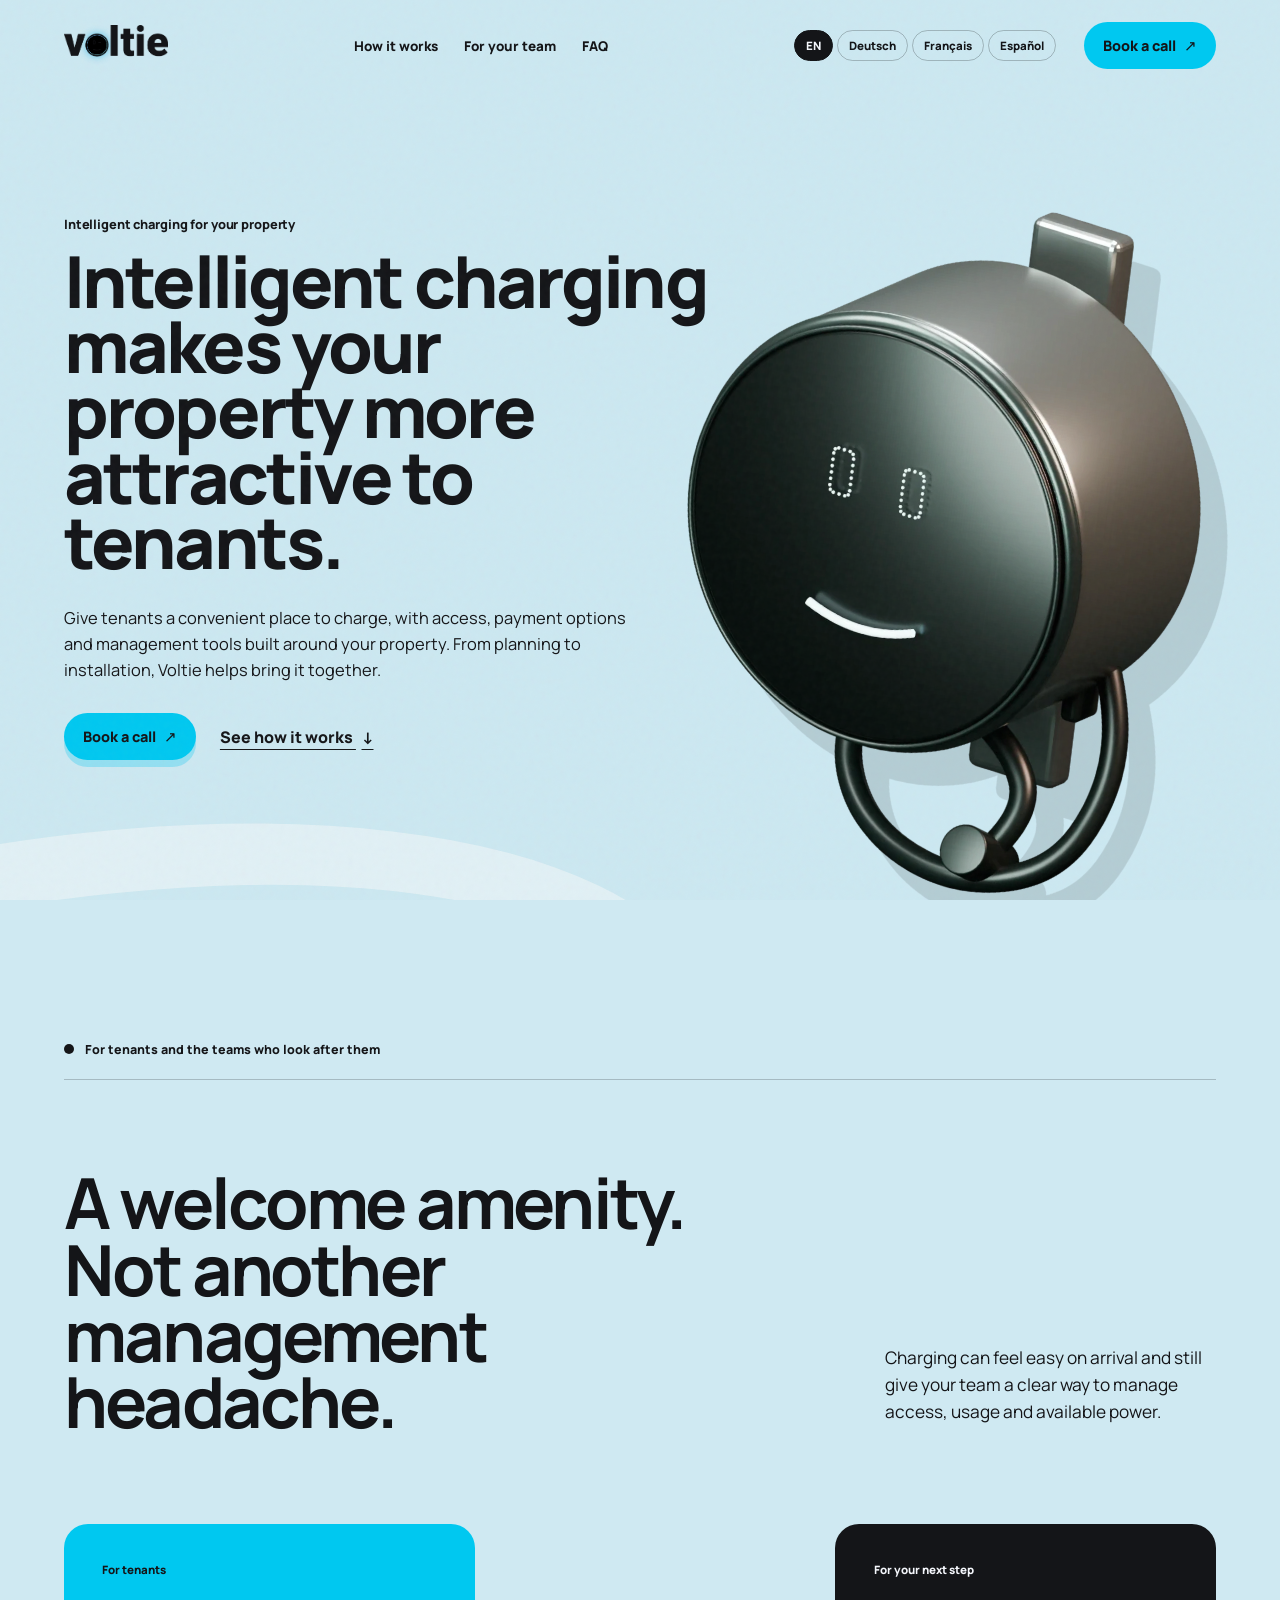
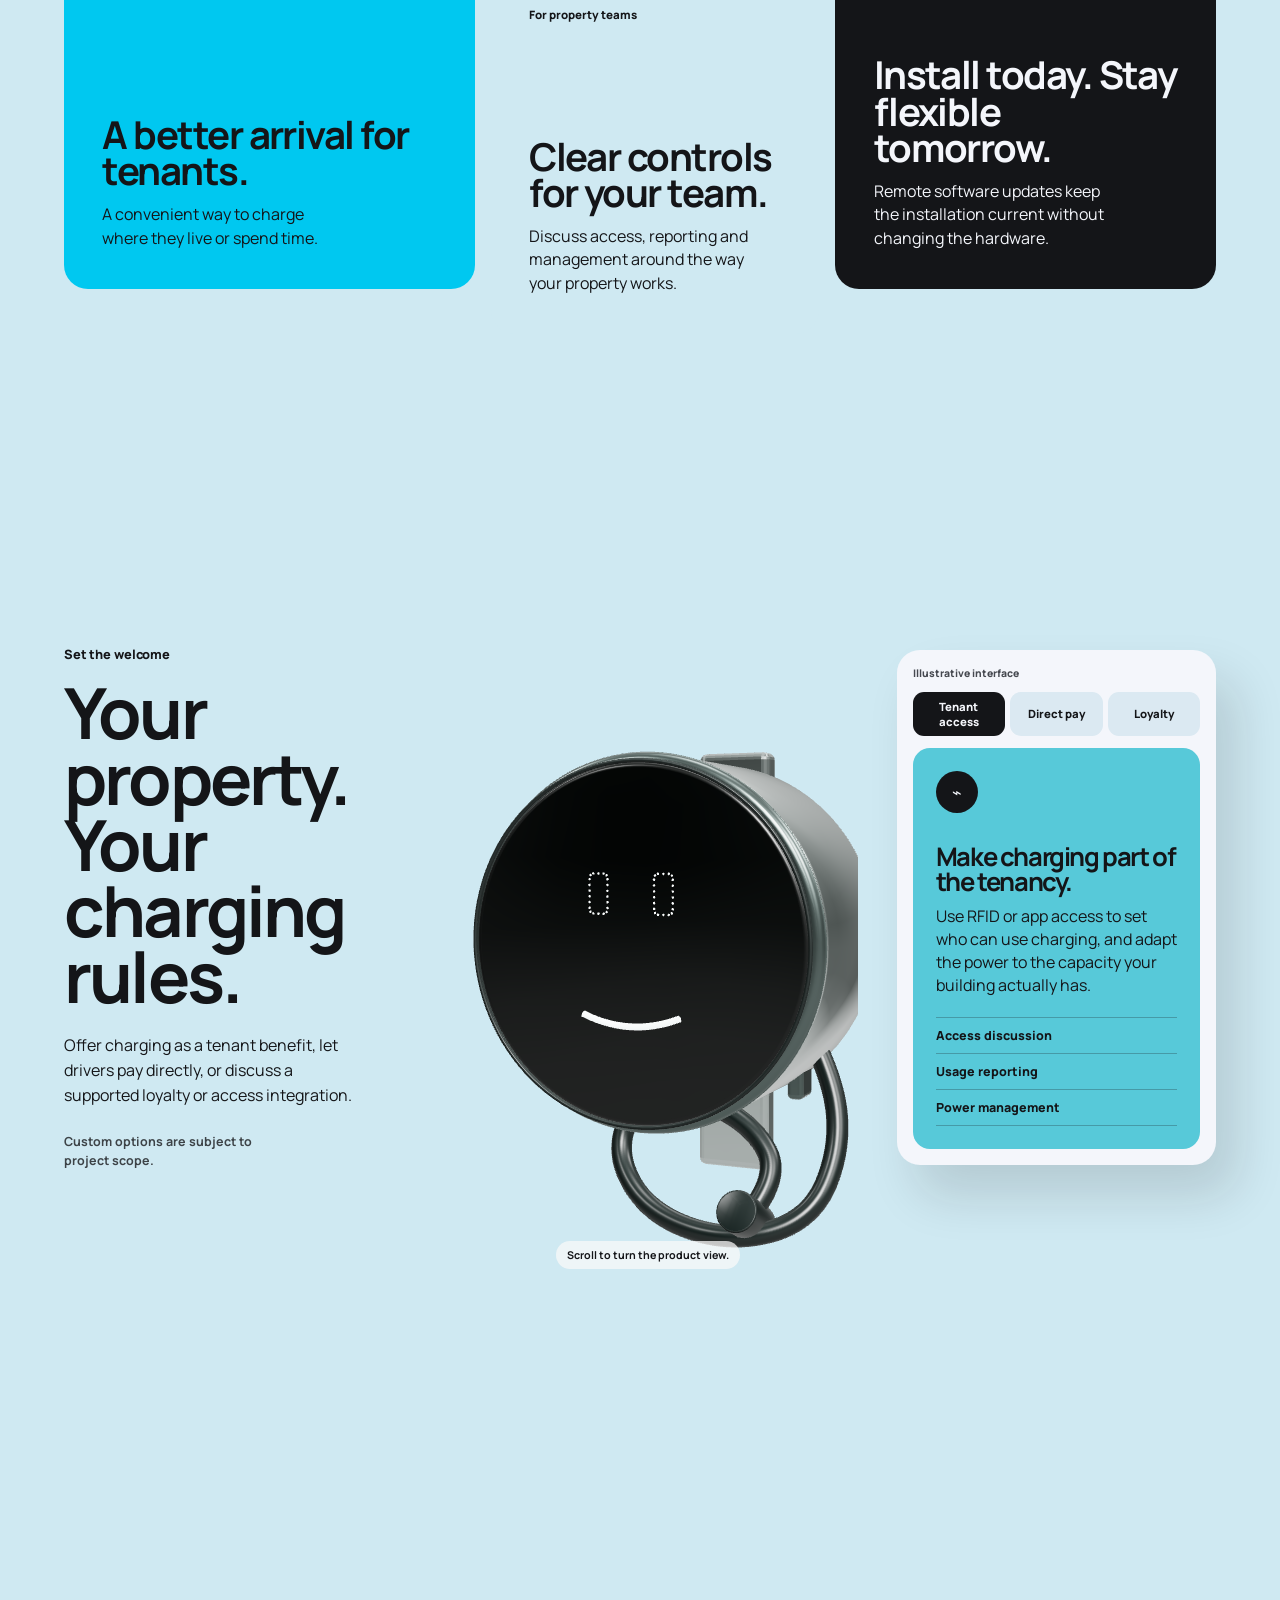
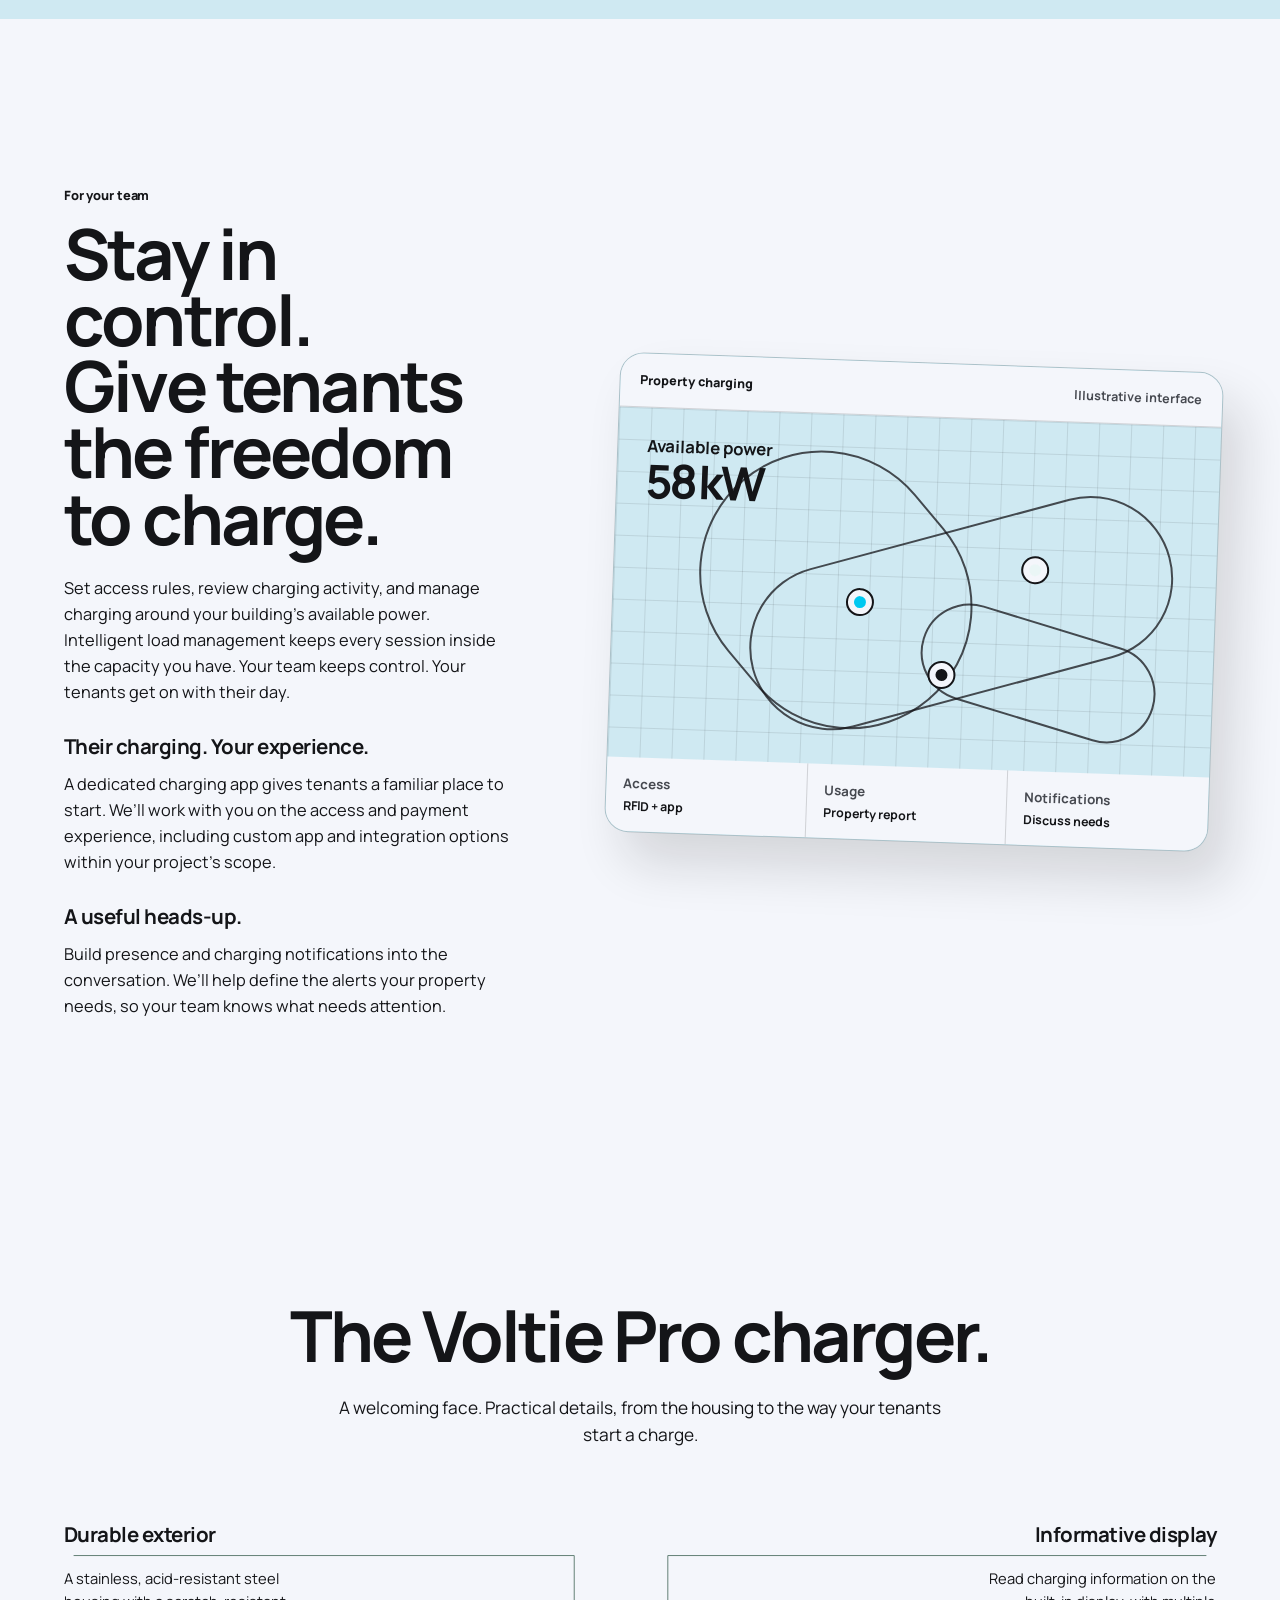
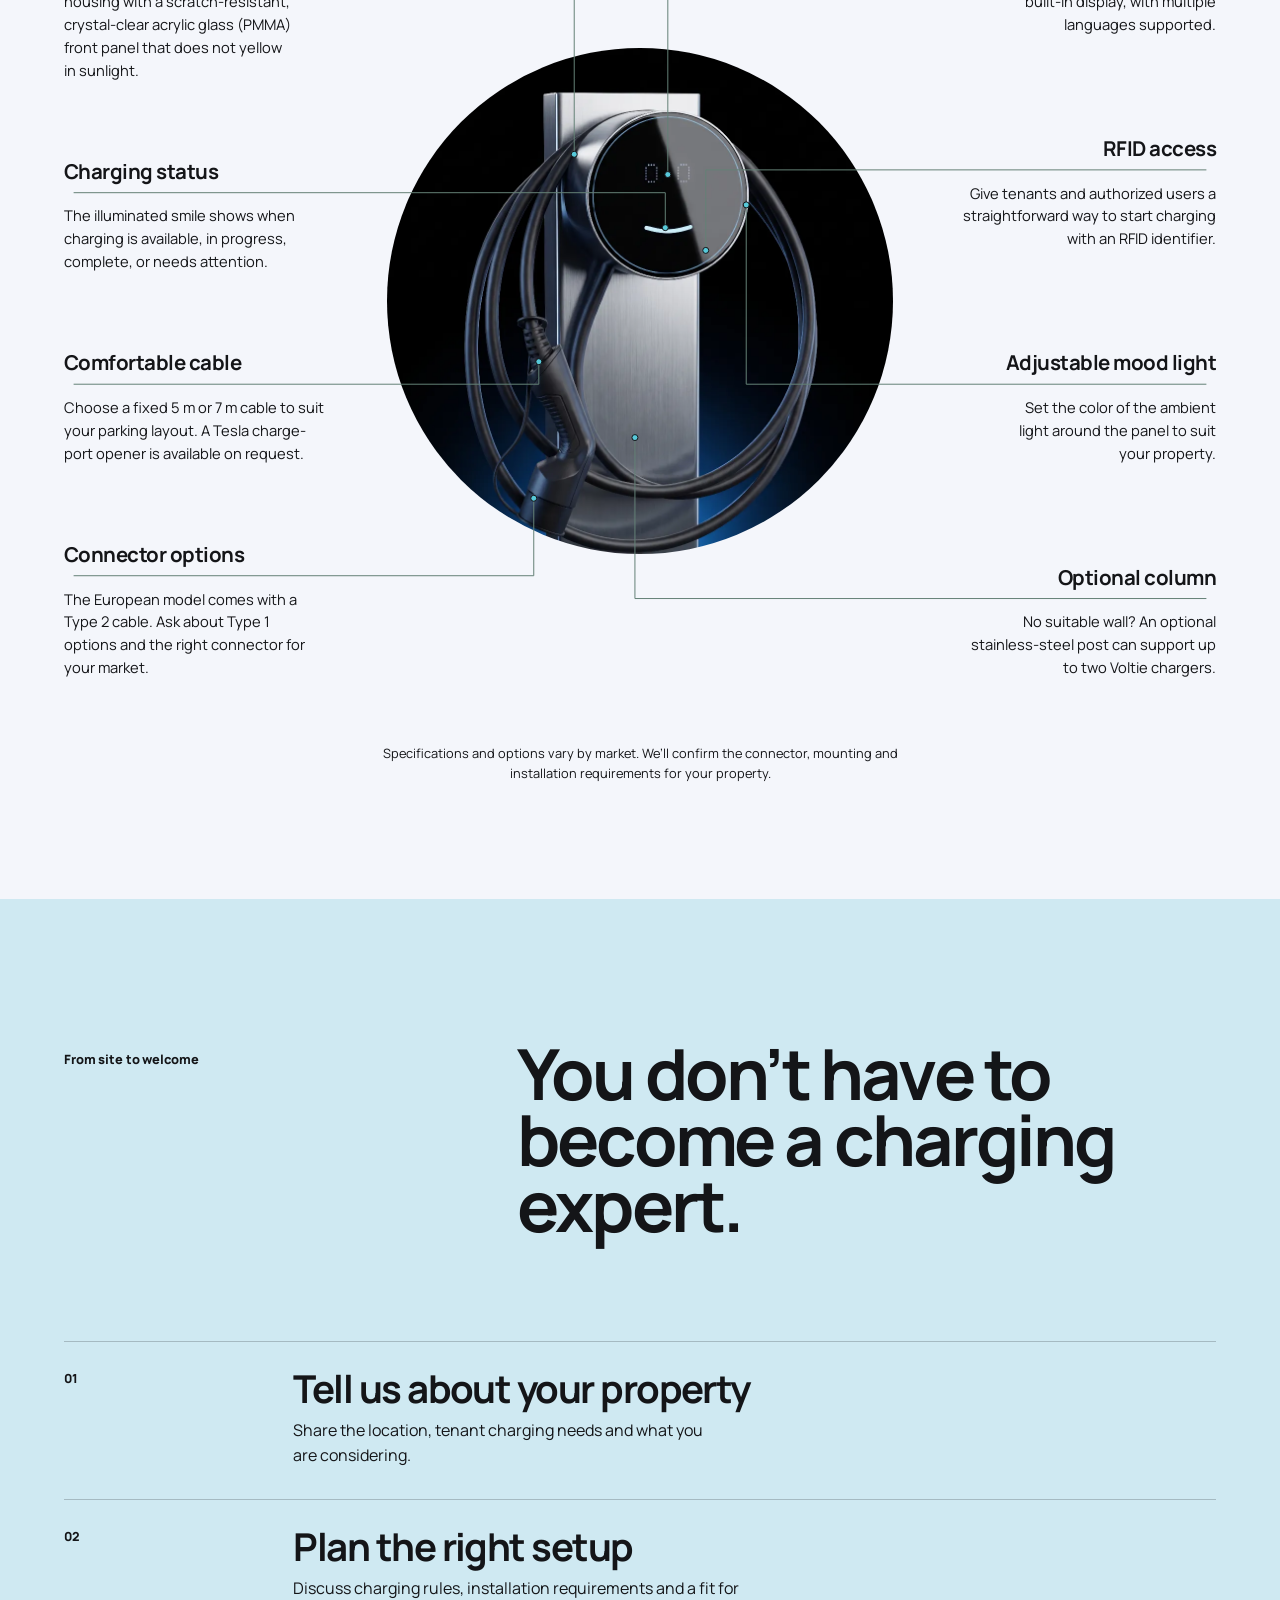
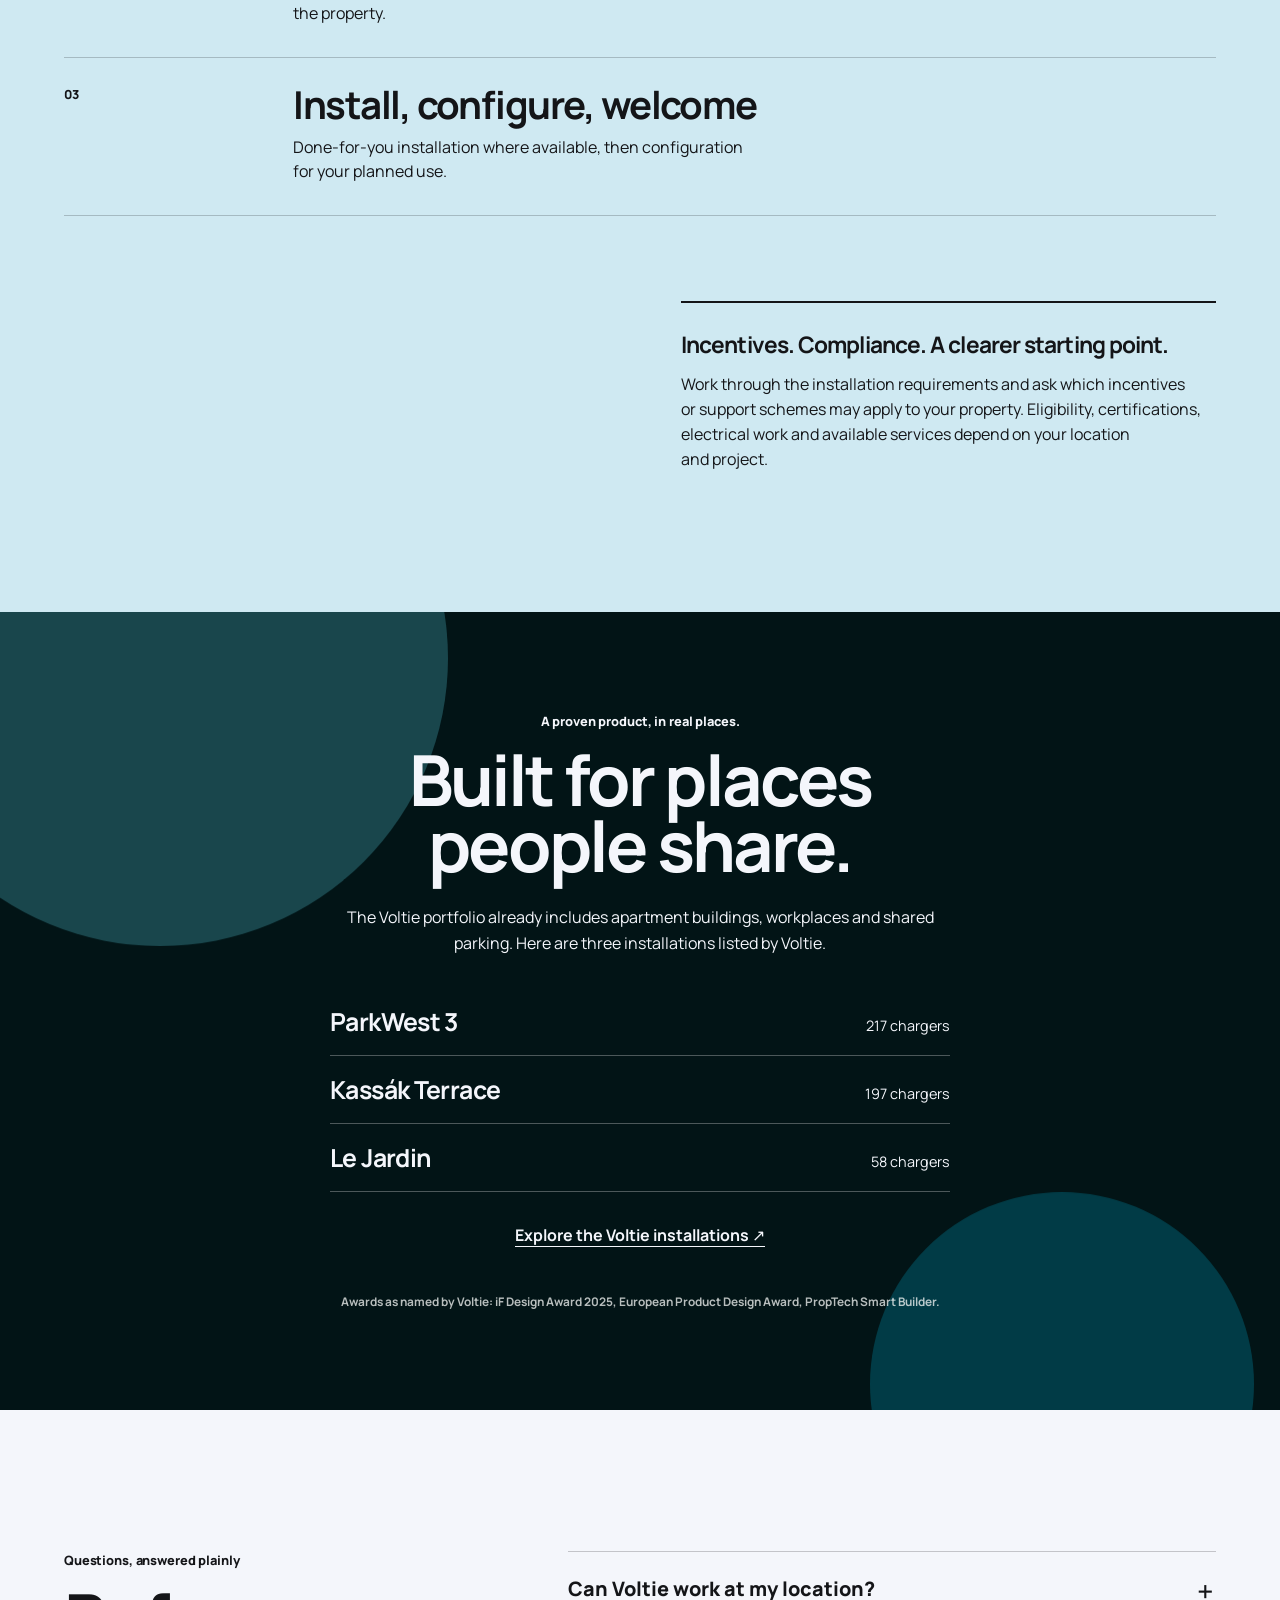
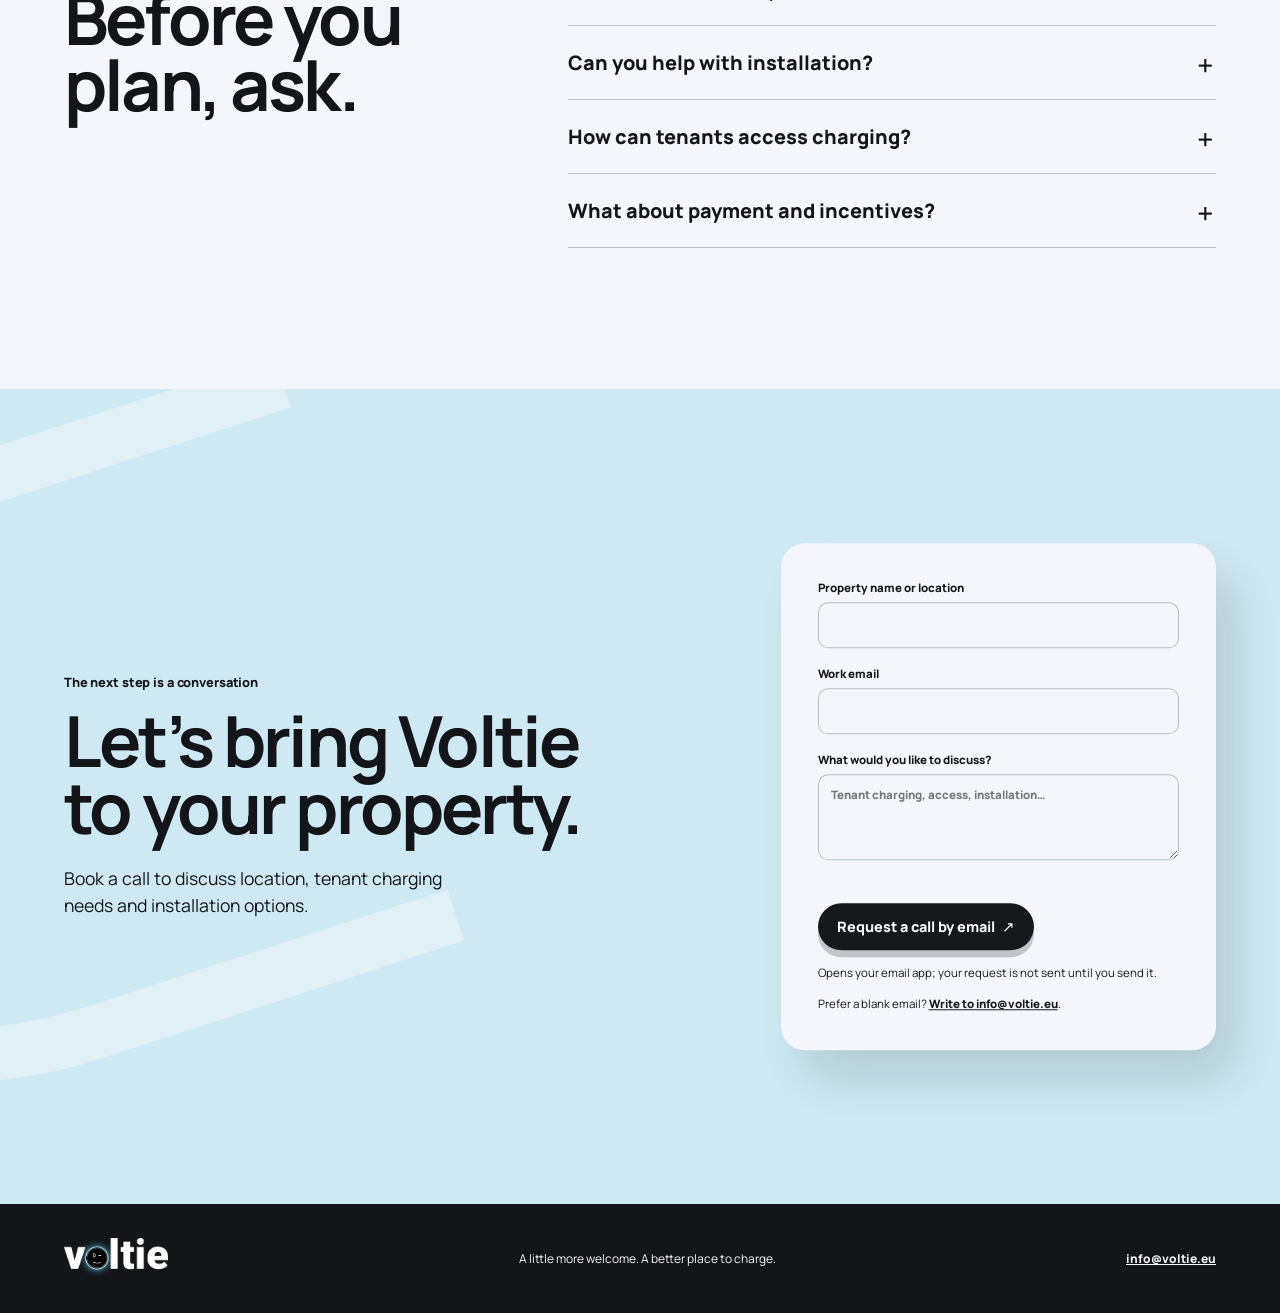
==== commit d0caeecc: "Fix mobile language switcher visibility; preserve verified custom domains" ====
--- a/index.html
+++ b/index.html
@@ -9,8 +9,8 @@
     <meta name="robots" content="noindex, nofollow" />
     <link rel="icon" href="./assets/voltie-favicon.png" type="image/png" />
     <link rel="preload" href="./fonts/manrope-variable.ttf" as="font" type="font/ttf" crossorigin />
-    <script type="module" crossorigin src="./assets/main-BnGy2Usy.js"></script>
-    <link rel="stylesheet" crossorigin href="./assets/main-CqkEtk5y.css">
+    <script type="module" crossorigin src="./assets/main-CqvcAUKP.js"></script>
+    <link rel="stylesheet" crossorigin href="./assets/main-XNggwgts.css">
   </head>
   <body>
     <a class="skip-link" href="#main">Skip to content</a>
--- a/assets/main-XNggwgts.css
+++ b/assets/main-XNggwgts.css
@@ -0,0 +1 @@
+:root{--mint: #b7e2d0;--ink: #193b32;--coral: #f3a28e;--yellow: #f4d87c;--white: #f8f9f8;--forest: #193b32;--muted: #416359;--line: rgb(25 59 50 / 22%);--ease-out: cubic-bezier(.23, 1, .32, 1);--ease-morph: cubic-bezier(.77, 0, .175, 1);--shadow: 20px 30px 50px rgb(25 59 50 / 15%);--page-pad: clamp(20px, 5vw, 80px);font-family:Manrope,Arial,sans-serif;color:var(--ink);background:var(--mint);font-synthesis:none}*{box-sizing:border-box}html{scroll-behavior:smooth}body{margin:0;min-width:320px;overflow-x:hidden;background:var(--mint);color:var(--ink)}body:after{content:"";position:fixed;inset:0;pointer-events:none;z-index:20;opacity:.045;background-image:url("data:image/svg+xml,%3Csvg viewBox='0 0 180 180' xmlns='http://www.w3.org/2000/svg'%3E%3Cfilter id='n'%3E%3CfeTurbulence type='fractalNoise' baseFrequency='.8' numOctaves='3' stitchTiles='stitch'/%3E%3C/filter%3E%3Crect width='100%25' height='100%25' filter='url(%23n)' opacity='.75'/%3E%3C/svg%3E")}a{color:inherit}button,input,textarea{font:inherit}button,summary{cursor:pointer}:focus-visible{outline:3px solid var(--ink);outline-offset:4px}.skip-link{position:fixed;top:10px;left:10px;z-index:200;transform:translateY(-200%);background:var(--white);padding:12px 16px;border-radius:8px;font-weight:800}.skip-link:focus{transform:translateY(0)}.floods{position:fixed;inset:0;z-index:0;background:var(--mint)}body>main,body>footer{position:relative;z-index:1}.flood{position:absolute;inset:0;opacity:0;transition:opacity .65s var(--ease-out)}.flood-mint{background:var(--mint);opacity:1}.flood-coral{background:var(--coral)}.flood-yellow{background:var(--yellow)}.flood-white{background:var(--white)}.flood-forest{background:var(--forest)}.site-header{position:absolute;z-index:30;top:0;left:0;right:0;display:flex;align-items:center;gap:28px;padding:22px var(--page-pad)}.logo{display:inline-flex;align-items:center;gap:.015em;text-decoration:none;font-size:clamp(1.7rem,2.5vw,2.15rem);line-height:1;letter-spacing:-.095em;font-weight:800;white-space:nowrap}.logo-device{display:inline-grid;place-items:center;width:.84em;height:.84em;margin:0 .018em;border:.073em solid currentColor;border-radius:50%;position:relative;transform:translateY(.01em)}.logo-device:before{content:"";position:absolute;inset:.09em;border-radius:50%;box-shadow:inset 0 0 0 .04em #75d9e1}.logo-device b{width:.31em;height:.065em;border-radius:50%;border-bottom:.045em solid currentColor;position:absolute;bottom:.19em}.logo-device i{width:.35em;height:.1em;position:absolute;top:.32em;border-left:.045em solid currentColor;border-right:.045em solid currentColor}.desktop-nav{display:flex;gap:clamp(16px,2vw,32px);margin-left:auto}.desktop-nav a{text-decoration:none;font-size:.84rem;font-weight:800}.desktop-nav a:hover{text-decoration:underline;text-underline-offset:.3em}.nav-cta,.button{display:inline-flex;align-items:center;justify-content:center;gap:.55em;min-height:46px;border:0;border-radius:999px;padding:13px 19px;font-size:.9rem;font-weight:800;text-decoration:none;transition:transform .14s var(--ease-out),background-color .14s ease,color .14s ease,box-shadow .14s ease}.nav-cta{background:var(--coral)}.nav-cta span,.button span{font-size:1.05em}.nav-cta:active,.button:active{transform:translateY(1px) scale(.975)}.mobile-nav{display:none;margin-left:auto;position:relative}.mobile-nav summary{list-style:none;width:46px;height:46px;border-radius:50%;display:grid;align-content:center;justify-content:center;gap:5px;background:var(--white)}.mobile-nav summary::-webkit-details-marker{display:none}.mobile-nav summary span{display:block;width:18px;height:2px;background:var(--ink)}.mobile-nav nav{position:absolute;right:0;top:calc(100% + 9px);width:210px;padding:12px;border-radius:17px;background:var(--white);box-shadow:var(--shadow)}.mobile-nav nav a{display:block;padding:12px;border-radius:10px;text-decoration:none;font-weight:800}.mobile-nav nav a:hover{background:var(--mint)}section{position:relative;scroll-margin-top:86px}.scene-mint{background:var(--mint)}.scene-coral{background:var(--coral)}.scene-yellow{background:var(--yellow)}.scene-white{background:var(--white)}.scene-forest{background:var(--forest);color:var(--white)}.js .scene-mint,.js .scene-coral,.js .scene-yellow,.js .scene-white,.js .scene-forest{background:transparent}.hero{min-height:max(760px,100svh);display:flex;align-items:center;padding:145px var(--page-pad) 70px;overflow:hidden;isolation:isolate}.hero-copy{width:56%;max-width:790px;position:relative;z-index:2}.eyebrow{margin:0 0 16px;font-size:.8rem;font-weight:800;letter-spacing:-.01em}.hero h1,h2,h3,p{text-wrap:pretty}.hero h1{margin:0;max-width:780px;font-size:clamp(4.5rem,8vw,7.45rem);line-height:.91;letter-spacing:-.04em;font-weight:800}.hero-deck{max-width:590px;margin:30px 0;font-size:clamp(1.03rem,1.25vw,1.22rem);line-height:1.58}.hero-actions{display:flex;align-items:center;gap:24px}.button-ink{background:var(--ink);color:var(--white);box-shadow:0 7px #193b3238}.button-ink:hover{background:#254f44;transform:translateY(-2px);box-shadow:0 9px #193b3238}.button-ink:active{box-shadow:0 3px #193b3238}.text-link{font-weight:800;text-decoration-thickness:1px;text-underline-offset:.35em}.text-link span{margin-left:.35em}.hero-product{position:absolute;z-index:1;width:min(43vw,650px);aspect-ratio:.88;right:max(3vw,38px);bottom:-8vw;display:grid;place-items:center;filter:drop-shadow(27px 33px 0 rgb(25 59 50 / 13%))}.product-note{position:absolute;right:0;bottom:2%;margin:0;font-size:.67rem;font-weight:700;color:#193b32b8}.charger-art{width:100%;height:100%;position:relative;display:grid;place-items:center}.charger-body{width:84%;aspect-ratio:.92;position:relative;border-radius:50% 50% 45% 45%;background:radial-gradient(circle at 37% 25%,#fff 0 1.5%,#dae5e2 9%,#6e8179 36%,#24332e 60%,#84958e 71%,#eff4f2 77%,#3b4b45 89%);box-shadow:inset -18px -17px 20px #0000004d,inset 18px 14px 19px #ffffff52;display:grid;place-items:center;transform:rotate(-8deg)}.charger-face{width:69%;aspect-ratio:1;border-radius:50%;position:relative;background:#0d1715;border:clamp(4px,.62vw,8px) solid #667e75;box-shadow:inset 0 0 0 clamp(2px,.27vw,4px) #7ddae2,0 6px #00000040}.charger-face .eye{position:absolute;top:36%;width:7%;height:11%;border:2px solid #f8f9f8;border-radius:2px}.charger-face .left{left:31%}.charger-face .right{left:54%;width:9%;height:2px;top:41%;border-width:0 0 2px}.charger-face .smile{position:absolute;left:36%;top:51%;width:30%;height:18%;border-bottom:2px solid #f8f9f8;border-radius:0 0 50% 50%;transform:rotate(3deg)}.charger-cable{position:absolute;width:39%;height:44%;border:clamp(8px,1.1vw,14px) solid #172521;border-left:0;border-bottom:0;border-radius:0 90% 0 0;bottom:0;left:0;transform:translate(-18%,12%) rotate(5deg)}.hero-swoop{position:absolute;z-index:-1;width:75vw;height:31vw;left:-20vw;bottom:-23vw;border:min(5vw,78px) solid rgb(248 249 248 / 47%);border-left:0;border-radius:0 80% 0 0;transform:rotate(-12deg)}.welcome{padding:clamp(80px,11vw,150px) var(--page-pad)}.section-topline{display:flex;align-items:center;gap:11px;padding-bottom:21px;border-bottom:1px solid var(--line);font-size:.78rem;font-weight:800}.section-topline p{margin:0}.dot{width:10px;height:10px;border-radius:50%;background:var(--ink)}.welcome-heading{display:grid;grid-template-columns:1.15fr .55fr;gap:10vw;padding:clamp(46px,7vw,90px) 0}.welcome h2,.product-stage h2,.control h2,.process h2,.proof h2,.faq h2,.door h2{margin:0;font-size:clamp(2.9rem,5.5vw,6rem);letter-spacing:-.04em;line-height:.94}.welcome-heading>p{align-self:end;max-width:380px;font-size:1.08rem;line-height:1.55;margin:0 0 .5em}.statements{display:grid;grid-template-columns:1.1fr .88fr 1.02fr;gap:16px;align-items:stretch}.statement{display:flex;flex-direction:column;min-height:315px;padding:clamp(22px,3vw,40px);border-radius:24px;color:var(--ink)}.statement span{font-size:.72rem;font-weight:800}.statement h3{margin:auto 0 14px;font-size:clamp(1.8rem,3vw,3.1rem);line-height:.94;letter-spacing:-.04em}.statement p{margin:0;max-width:24ch;line-height:1.47}.statement-one{background:var(--yellow)}.statement-two{min-height:365px;background:var(--mint);transform:translateY(45px)}.statement-three{background:var(--white)}.product-stage{min-height:310vh}.product-stage-sticky{min-height:100svh;padding:116px var(--page-pad) 60px;display:grid;grid-template-columns:.8fr 1fr .76fr;align-items:center;gap:clamp(16px,3vw,52px);overflow:hidden}.stage-copy{align-self:center}.stage-copy>p:not(.eyebrow){max-width:30ch;line-height:1.55;margin:24px 0 0}.scope-note{font-size:.78rem;font-weight:700;opacity:.78}.model-stage{position:relative;min-height:min(70vh,650px);align-self:stretch;isolation:isolate}.model-stage canvas,.model-poster,.charger-art--stage{position:absolute;inset:0;width:100%;height:100%}.model-stage canvas{z-index:2;opacity:0;transition:opacity .22s var(--ease-out)}.model-stage.is-model-ready canvas{opacity:1}.model-stage.is-model-ready .model-poster,.model-stage.is-model-ready .charger-art--stage{opacity:0}.model-poster{z-index:1;margin:0;display:grid;place-items:center;transition:opacity .22s var(--ease-out)}.model-poster img{max-width:100%;max-height:100%;object-fit:contain}.charger-art--stage{z-index:0;transform:scale(.9);transition:opacity .22s var(--ease-out)}.model-status{position:absolute;z-index:3;bottom:0;left:50%;transform:translate(-50%);padding:7px 11px;border-radius:999px;background:#f8f9f8bf;font-size:.67rem;font-weight:700;white-space:nowrap}.access-demo{background:var(--white);border-radius:23px;padding:16px;box-shadow:var(--shadow);align-self:center}.demo-label{margin:0 0 12px;color:var(--muted);font-size:.65rem;font-weight:800}.demo-tabs{display:grid;grid-template-columns:repeat(3,1fr);gap:5px}.demo-tab{min-height:44px;padding:7px;border:0;border-radius:11px;color:var(--ink);background:#deede7;font-size:.71rem;font-weight:800;transition:color .14s ease,background-color .14s ease,transform .14s var(--ease-out)}.demo-tab[aria-pressed=true]{color:var(--white);background:var(--ink)}.demo-tab:active{transform:scale(.97)}.demo-screen{min-height:295px;margin-top:12px;padding:23px;border-radius:17px;background:var(--yellow)}.demo-icon{width:42px;height:42px;display:grid;place-items:center;border-radius:50%;color:var(--white);background:var(--ink);font-weight:800}.demo-screen h3{margin:31px 0 11px;font-size:1.6rem;line-height:.98;letter-spacing:-.055em}.demo-screen p{line-height:1.45;margin:0 0 20px}.demo-screen ul{list-style:none;padding:0;margin:0;border-top:1px solid rgb(25 59 50 / 22%)}.demo-screen li{padding:9px 0;border-bottom:1px solid rgb(25 59 50 / 22%);font-size:.78rem;font-weight:800}.control{min-height:760px;padding:clamp(90px,13vw,170px) var(--page-pad);display:grid;grid-template-columns:.85fr 1.15fr;align-items:center;gap:8vw}.control-copy>p:not(.eyebrow){max-width:515px;margin:24px 0 0;font-size:1.02rem;line-height:1.6}.control-copy .scope-note{font-size:.77rem}.concept-ui{border:1px solid rgb(25 59 50 / 19%);border-radius:24px;overflow:hidden;background:var(--mint);box-shadow:var(--shadow);transform:rotate(2deg)}.concept-head{display:flex;justify-content:space-between;gap:12px;padding:18px 20px;background:var(--white);border-bottom:1px solid rgb(25 59 50 / 16%);font-size:.78rem;font-weight:800}.concept-head b{color:var(--muted);font-weight:700}.concept-map{min-height:350px;position:relative;overflow:hidden;background-image:linear-gradient(rgb(25 59 50 / 10%) 1px,transparent 1px),linear-gradient(90deg,rgb(25 59 50 / 10%) 1px,transparent 1px);background-size:32px 32px}.concept-map strong{position:absolute;top:29px;left:29px;font-size:1.05rem;line-height:1.1}.concept-map em{font-style:normal;font-size:2.9rem;letter-spacing:-.08em}.map-line{position:absolute;border:2px solid var(--ink);border-radius:999px;opacity:.75}.map-line.a{width:72%;height:47%;left:22%;top:32%;transform:rotate(-17deg)}.map-line.b{width:48%;height:70%;left:13%;top:15%;transform:rotate(48deg)}.map-line.c{width:40%;height:28%;left:51%;top:58%;transform:rotate(15deg)}.map-dot{position:absolute;width:24px;height:24px;border-radius:50%;border:6px solid var(--white);background:var(--coral);box-shadow:0 0 0 2px var(--ink)}.map-dot.one{left:39%;top:50%}.map-dot.two{left:68%;top:39%;background:var(--yellow)}.map-dot.three{left:53%;top:70%;background:var(--ink)}.concept-footer{display:grid;grid-template-columns:repeat(3,1fr);background:var(--white)}.concept-footer div{padding:17px;border-right:1px solid rgb(25 59 50 / 16%)}.concept-footer div:last-child{border-right:0}.concept-footer small,.concept-footer b{display:block}.concept-footer small{margin-bottom:5px;color:var(--muted);font-weight:700}.concept-footer b{font-size:.77rem}.process{padding:clamp(80px,11vw,150px) var(--page-pad)}.process-intro{display:grid;grid-template-columns:.7fr 1.3fr;gap:6vw}.process-intro .eyebrow{margin-top:10px}.steps{list-style:none;padding:0;margin:clamp(60px,8vw,115px) 0 0;border-top:1px solid var(--line)}.steps li{display:grid;grid-template-columns:18% 1fr;gap:22px;padding:28px 0 31px;border-bottom:1px solid var(--line)}.steps li>span{font-size:.78rem;font-weight:800}.steps h3{margin:0 0 11px;font-size:clamp(1.65rem,3vw,2.8rem);line-height:.98;letter-spacing:-.04em}.steps p{max-width:45ch;margin:0;line-height:1.55}.requirements{max-width:535px;margin:85px 0 0 auto;padding:26px 0 0;border-top:2px solid var(--ink)}.requirements h3{margin:0 0 12px;font-size:1.42rem;letter-spacing:-.04em}.requirements p{margin:0;line-height:1.55}.proof{min-height:720px;overflow:hidden;display:flex;flex-direction:column;align-items:center;justify-content:center;padding:100px var(--page-pad);text-align:center;isolation:isolate}.proof .eyebrow,.proof h2,.proof-copy,.award-note{position:relative;z-index:1}.proof h2{max-width:890px}.proof-copy{max-width:600px;margin:26px auto 0;line-height:1.62}.award-note{margin:35px 0 0;font-size:.74rem;font-weight:700;color:#f8f9f8bd}.proof-orb{position:absolute;z-index:0;border-radius:50%}.orb-one{width:min(45vw,650px);aspect-ratio:1;top:-30%;left:-10%;background:var(--coral)}.orb-two{width:min(30vw,460px);aspect-ratio:1;bottom:-21%;right:2%;background:var(--yellow)}.faq{padding:clamp(80px,11vw,150px) var(--page-pad);display:grid;grid-template-columns:.75fr 1.25fr;gap:9vw}.faq-list{border-top:1px solid var(--line)}.faq details{border-bottom:1px solid var(--line)}.faq summary{position:relative;padding:23px 43px 23px 0;font-size:clamp(1.1rem,1.55vw,1.4rem);font-weight:800;list-style:none}.faq summary::-webkit-details-marker{display:none}.faq summary:after{content:"+";position:absolute;top:19px;right:2px;font-size:1.8rem;font-weight:500;transition:transform .2s var(--ease-out)}.faq details[open] summary:after{transform:rotate(45deg)}.faq details p{max-width:55ch;margin:0;padding:0 42px 25px 0;line-height:1.6}.door{min-height:720px;overflow:hidden;padding:clamp(90px,12vw,160px) var(--page-pad);display:grid;grid-template-columns:1fr .74fr;gap:10vw;align-items:center}.door-copy{position:relative}.door-copy>p:not(.eyebrow){max-width:425px;margin:25px 0 0;font-size:1.1rem;line-height:1.55}.door-arc{position:absolute;width:130%;height:250%;z-index:0;left:-75%;top:-87%;border:54px solid rgb(248 249 248 / 45%);border-right:0;border-radius:90% 0 0 90%;transform:rotate(-18deg);pointer-events:none}.door-copy>:not(.door-arc){position:relative;z-index:1}.call-form{position:relative;z-index:1;padding:clamp(22px,3vw,37px);border-radius:24px;background:var(--white);box-shadow:var(--shadow)}.call-form label{display:block;margin:0 0 18px;font-size:.72rem;font-weight:800}.call-form input,.call-form textarea{display:block;width:100%;min-height:46px;margin-top:7px;padding:12px;border:1px solid rgb(25 59 50 / 28%);border-radius:10px;background:var(--white);color:var(--ink);resize:vertical}.call-form input:focus,.call-form textarea:focus{outline:2px solid var(--ink);outline-offset:2px}.form-error{min-height:1.2em;margin:-3px 0 13px;color:#7a2518;font-size:.78rem;font-weight:800}.form-note,.form-fallback{margin:15px 0 0;font-size:.72rem;line-height:1.45}.form-fallback a{font-weight:800}footer{display:flex;align-items:center;justify-content:space-between;gap:24px;padding:34px var(--page-pad);background:var(--ink);color:var(--white)}footer .logo{color:var(--white)}footer p,footer a{margin:0;font-size:.75rem}footer>a:last-child{font-weight:800}@media(hover:hover)and (pointer:fine){.nav-cta:hover{transform:translateY(-2px);background:#ffb09e}.statement{transition:transform .32s var(--ease-out),box-shadow .32s var(--ease-out)}.statement:hover{transform:translateY(-7px) rotate(-.3deg);box-shadow:var(--shadow)}.statement-two:hover{transform:translateY(36px) rotate(.3deg)}}@media(max-width:900px){.desktop-nav{display:none}.site-header{gap:13px}.nav-cta{margin-left:auto}.mobile-nav{display:block}.hero{align-items:flex-start;padding-top:145px}.hero-copy{width:64%}.hero-product{width:49vw;right:-2vw;bottom:-3vw}.product-stage-sticky{grid-template-columns:.9fr 1fr;grid-template-areas:"copy model" "demo model"}.stage-copy{grid-area:copy}.model-stage{grid-area:model;min-height:550px}.access-demo{grid-area:demo}.control{grid-template-columns:1fr;gap:60px}.concept-ui{max-width:680px;width:100%;justify-self:end}.faq{gap:5vw}.door{gap:6vw}}@media(max-width:640px){.site-header{padding:18px 20px}.logo{font-size:1.75rem}.nav-cta{display:none}.mobile-nav{margin-left:auto}.hero{min-height:820px;padding:125px 20px 42px}.hero-copy{width:100%}.hero h1{max-width:390px;font-size:clamp(3.35rem,15.5vw,4.15rem)}.hero-deck{max-width:350px;margin:23px 0;font-size:1rem}.hero-actions{gap:19px}.text-link{font-size:.85rem}.hero-product{width:82vw;right:-18vw;bottom:-10vw}.product-note{display:none}.hero-swoop{width:90vw;height:55vw;bottom:-29vw}.welcome{padding:75px 20px 100px}.welcome-heading{grid-template-columns:1fr;gap:28px;padding:45px 0 22px}.welcome-heading>p{font-size:1rem}.statements{display:block}.statement{min-height:230px;margin-top:14px;padding:27px}.statement h3{font-size:2.2rem}.statement-two{min-height:240px;transform:none}.product-stage{min-height:auto}.product-stage-sticky{min-height:auto;padding:86px 20px 80px;display:block;overflow:visible}.stage-copy>p:not(.eyebrow){margin-top:20px}.model-stage{min-height:405px;margin:25px 0 12px}.access-demo{max-width:460px}.demo-screen{min-height:240px}.control{min-height:auto;padding:82px 20px;gap:45px}.concept-ui{transform:none}.concept-map{min-height:285px}.concept-footer{grid-template-columns:1fr}.concept-footer div{border-right:0;border-bottom:1px solid rgb(25 59 50 / 16%)}.process{padding:80px 20px}.process-intro{grid-template-columns:1fr;gap:10px}.steps{margin-top:50px}.steps li{grid-template-columns:48px 1fr}.steps h3{font-size:1.75rem}.requirements{margin-top:58px}.proof{min-height:570px;padding:82px 20px}.proof h2{font-size:3.1rem}.orb-one{width:95vw;top:-21%;left:-43%}.orb-two{width:70vw;right:-28%}.faq{padding:80px 20px;display:block}.faq-list{margin-top:43px}.door{min-height:auto;padding:82px 20px;display:block}.door-copy{margin-bottom:52px}.door-arc{width:180%;height:260%;left:-110%;top:-95%}.call-form{padding:22px}footer{padding:27px 20px;display:grid;grid-template-columns:1fr auto}footer p{grid-column:1 / -1;order:3}}@media(prefers-reduced-motion:reduce){html{scroll-behavior:auto}.flood{transition-duration:.01ms}.hero-product,.concept-ui{transform:none!important}.product-stage{min-height:auto}.model-stage canvas{display:none}.model-poster,.charger-art--stage{opacity:1!important}.statement,.nav-cta,.button,.demo-tab{transition-duration:.01ms}.statement-two{transform:none}}@font-face{font-family:Manrope;src:url(../fonts/manrope-variable.ttf) format("truetype");font-weight:200 800;font-style:normal;font-display:swap}.brand-mark{display:inline-flex;align-items:center;gap:.015em}.logo .wordmark{display:block;width:104px;height:auto}.hero-poster{display:block;width:100%;height:100%}.hero-poster img{width:100%;height:100%;object-fit:contain;transform:rotate(7deg)}.hero-product{filter:drop-shadow(12px 24px 24px rgb(25 59 50 / 18%))}@media(min-width:1200px){.hero-product{width:min(59.77vw,903.5px);right:calc(max(3vw,38px) - ((min(59.77vw,903.5px) - min(43vw,650px))/2) + 24px)}}html:not(.js) .product-stage{min-height:auto}#css-stage-product{display:none}.poster-unavailable #css-stage-product{display:grid}.feature-heading{margin:30px 0 -12px;font-size:1.28rem;line-height:1.15;letter-spacing:-.025em}.project-proof{list-style:none;padding:0;margin:32px 0 20px;width:min(620px,100%);position:relative;z-index:1;text-align:left}.project-proof li{display:flex;justify-content:space-between;align-items:baseline;gap:18px;padding:17px 0;border-bottom:1px solid rgb(248 249 248 / 30%)}.project-proof strong{font-size:clamp(1.05rem,2vw,1.55rem);letter-spacing:-.025em}.project-proof span{font-size:.9rem;white-space:nowrap}.proof-link{position:relative;z-index:1;display:inline-block;padding:12px 0;font-weight:700;text-underline-offset:.3em}.proof-link:focus-visible{outline-color:var(--white)}.js .scene-white{background:var(--white)}.js .scene-forest{background:var(--forest)}.scene-forest .orb-one{opacity:.28}.scene-forest .orb-two{opacity:.22}@media(max-width:640px){.hero{display:block;min-height:auto;padding-bottom:0}.hero-product{position:relative;width:74vw;right:auto;bottom:auto;margin:18px -30px -10px auto}.hero-actions{gap:14px}.hero h1{font-size:clamp(3.1rem,14.5vw,4rem)}.proof{min-height:730px}}@media(prefers-reduced-motion:reduce){.js .scene-mint{background:var(--mint)}.js .scene-coral{background:var(--coral)}.js .scene-yellow{background:var(--yellow)}.js .scene-white{background:var(--white)}.js .scene-forest{background:var(--forest)}.js .welcome-heading,.js .statement,.js .concept-ui,.js .door-copy,.js .call-form{transform:none!important;opacity:1!important}.model-stage .charger-art--stage{opacity:0!important}}:root[data-theme=electric]{--mint: #071b3c;--ink: #071b3c;--coral: #a5ff3e;--yellow: #d3ff86;--white: #effff5;--forest: #020e25;--muted: #35546a;--line: rgb(7 27 60 / 25%);--shadow: 20px 30px 50px rgb(0 8 26 / 25%);--electric-panel: #102d55}html[data-theme=electric] :is(.hero,.product-stage,.control,.faq){color:var(--white)}html[data-theme=electric] :is(.hero,.product-stage){background:var(--mint)}html[data-theme=electric] .scene-white,html[data-theme=electric] .flood-white{background:var(--electric-panel)}html[data-theme=electric] .site-header{color:var(--white)}html[data-theme=electric] .site-header .wordmark{filter:brightness(0) invert(1)}html[data-theme=electric] .nav-cta{color:var(--ink)}html[data-theme=electric] :is(.mobile-nav nav,.mobile-nav summary,.skip-link){color:var(--ink);background:var(--white)}html[data-theme=electric] .hero .button-ink{color:var(--ink);background:var(--coral);box-shadow:0 7px #a5ff3e38}html[data-theme=electric] .hero .button-ink:active{box-shadow:0 3px #a5ff3e38}html[data-theme=electric] .hero-swoop{border-color:#a5ff3e2e}html[data-theme=electric] .hero-product{filter:drop-shadow(12px 24px 24px rgb(0 5 20 / 35%))}html[data-theme=electric] .product-note{color:var(--white)}html[data-theme=electric] .statement-two{color:var(--white);background:var(--electric-panel)}html[data-theme=electric] .access-demo{color:var(--ink)}html[data-theme=electric] .demo-tab{background:#ddf6ca}html[data-theme=electric] .demo-tab[aria-pressed=true]{background:var(--ink);color:var(--white)}html[data-theme=electric] .model-status{background:var(--electric-panel);color:var(--white)}html[data-theme=electric] .concept-ui{background:#123d5c;border-color:#a5ff3e66}html[data-theme=electric] :is(.concept-head,.concept-footer){color:var(--ink)}html[data-theme=electric] .concept-map{background-image:linear-gradient(rgb(165 255 62 / 13%) 1px,transparent 1px),linear-gradient(90deg,rgb(165 255 62 / 13%) 1px,transparent 1px)}html[data-theme=electric] .map-line{border-color:var(--coral)}html[data-theme=electric] .map-dot{box-shadow:0 0 0 2px var(--coral)}html[data-theme=electric] .map-dot.three{background:#59dc82}html[data-theme=electric] .faq-list,html[data-theme=electric] .faq details{border-color:#effff547}html[data-theme=electric] .call-form{color:var(--ink)}html[data-theme=electric] .award-note{color:#cce4e7}html[data-theme=electric] :is(.orb-one,.orb-two){opacity:.12}html[data-theme=electric] :is(.hero,.product-stage,.control,.faq,.site-header,footer) :focus-visible{outline-color:var(--coral)}html[data-theme=electric] .access-demo :focus-visible{outline-color:var(--ink)}@media(hover:hover)and (pointer:fine){html[data-theme=electric] .nav-cta:hover{background:#c4ff83}html[data-theme=electric] .hero .button-ink:hover{background:#c4ff83;box-shadow:0 9px #a5ff3e38}html[data-theme=electric] .mobile-nav nav a:hover{background:#d3ff86}}.hardware{padding:clamp(84px,9vw,138px) var(--page-pad)}.hardware-header{max-width:740px;margin:0 auto 52px;text-align:center}.hardware-header h2{margin:0;font-size:clamp(2.9rem,5.5vw,6rem);line-height:.98;letter-spacing:-.04em}.hardware-header p{max-width:56ch;margin:24px auto 0;font-size:1.08rem;line-height:1.6}.hardware-diagram{position:relative;display:grid;grid-template-columns:1fr 1.75fr 1fr;gap:34px;min-height:800px;max-width:1280px;margin:0 auto;isolation:isolate}.hardware-visual{grid-column:2;grid-row:1;align-self:center;margin:0;position:relative;z-index:0}.hardware-visual img{display:block;width:100%;height:auto;border-radius:50%}.hardware-column{grid-row:1;display:flex;flex-direction:column;justify-content:space-between;padding:22px 0;position:relative;z-index:2}.hardware-left{grid-column:1}.hardware-right{grid-column:3;text-align:right}.hardware-callout h3{margin:0;font-size:clamp(1.05rem,1.6vw,1.43rem);letter-spacing:-.025em;line-height:1.15}.hardware-callout p{margin:21px 0 0;font-size:.92rem;line-height:1.55;max-width:29ch}.hardware-right p{margin-left:auto}.hardware-leaders{position:absolute;inset:0;width:100%;height:100%;pointer-events:none;z-index:1;color:#648176}.hardware-leaders polyline{fill:none;stroke:currentColor;stroke-width:1;stroke-linecap:round;stroke-linejoin:round}.hardware-leaders circle{fill:var(--coral);stroke:var(--ink);stroke-width:1}.hardware-note{max-width:68ch;margin:42px auto 0;text-align:center;font-size:.8rem;line-height:1.6}html[data-theme=electric] .hardware{color:var(--white)}html[data-theme=electric] .hardware-leaders{color:#7ecb7b}html[data-theme=electric] .hardware-leaders circle{fill:var(--coral);stroke:var(--forest)}@media(max-width:1050px){.hardware-diagram{grid-template-columns:1fr 1fr;min-height:auto;gap:28px 40px}.hardware-visual{grid-column:1 / -1;grid-row:1;width:min(480px,80%);margin:0 auto 12px}.hardware-column{grid-row:2;gap:35px;padding:0;justify-content:flex-start}.hardware-left{grid-column:1}.hardware-right{grid-column:2;text-align:left}.hardware-right p{margin-left:0}.hardware-callout p{max-width:40ch;margin-top:12px}.hardware-leaders{display:none}}@media(max-width:540px){.hardware{padding:76px 20px}.hardware-header{margin-bottom:34px}.hardware-header p{font-size:1rem}.hardware-diagram{gap:25px}.hardware-visual{width:min(350px,100%)}.hardware-callout h3{font-size:1.05rem}.hardware-callout p{font-size:.88rem}}@media(prefers-reduced-motion:reduce){.js .hardware-visual{transform:none!important;opacity:1!important}}html[data-theme=voltie]{--mint: #cfe9f2;--ink: #141518;--coral: #57c9d9;--yellow: #eaf6f6;--white: #f4f6fb;--forest: #021416;--muted: #464950;--line: rgb(20 21 24 / 22%);--shadow: 20px 30px 50px rgb(20 21 24 / 14%);--voltie-cyan: #00c8f0}html[data-theme=voltie] :is(h1,h2,h3,.eyebrow,.statement span){overflow-wrap:break-word}html[data-theme=voltie][lang=de] :is(h1,h2,h3){-webkit-hyphens:auto;hyphens:auto}html[data-theme=voltie] .hero h1{font-size:clamp(3rem,5.6vw,5.6rem)}@media(max-width:640px){html[data-theme=voltie] .hero h1{font-size:clamp(2.6rem,13vw,3.6rem);max-width:22ch}}html[data-theme=voltie] .nav-cta{background:var(--voltie-cyan);color:var(--ink)}html[data-theme=voltie] .nav-cta:hover{background:#33d3f5}html[data-theme=voltie] .hero .button-ink{background:var(--voltie-cyan);color:var(--ink);box-shadow:0 7px #00c8f047}html[data-theme=voltie] .hero .button-ink:hover{background:#33d3f5;box-shadow:0 9px #00c8f047}html[data-theme=voltie] .button-ink{box-shadow:0 7px #14151838}html[data-theme=voltie] .button-ink:hover{background:#2c2c2f}html[data-theme=voltie] .hero-product{filter:drop-shadow(27px 33px 0 rgb(20 21 24 / 13%))}html[data-theme=voltie] .product-note{color:#141518b8}html[data-theme=voltie] .concept-ui{border-color:#14151830}html[data-theme=voltie] .concept-map{background-image:linear-gradient(rgb(20 21 24 / 10%) 1px,transparent 1px),linear-gradient(90deg,rgb(20 21 24 / 10%) 1px,transparent 1px)}html[data-theme=voltie] :is(.concept-head,.concept-footer){border-color:#14151829}html[data-theme=voltie] .concept-footer div{border-right-color:#14151829}html[data-theme=voltie] .demo-screen ul{border-top-color:#14151842}html[data-theme=voltie] .demo-screen li{border-bottom-color:#14151842}html[data-theme=voltie] .demo-tab{background:#dbe9f2}html[data-theme=voltie] .demo-tab:hover{background:#cbe0ec}html[data-theme=voltie] .demo-tab[aria-pressed=true]{background:var(--ink);color:var(--white)}html[data-theme=voltie] .statement-one{background:var(--voltie-cyan)}html[data-theme=voltie] .statement-three{background:#141518;color:var(--white)}html[data-theme=voltie] .demo-screen{background:var(--coral)}html[data-theme=voltie] .map-dot.one,html[data-theme=voltie] .orb-two{background:var(--voltie-cyan)}html[data-theme=voltie] .lang-switch{display:flex;align-items:center;gap:4px;margin-left:auto}html[data-theme=voltie] .lang-switch a{padding:7px 11px;border:1px solid rgb(20 21 24 / 24%);border-radius:999px;color:inherit;font-size:.72rem;font-weight:800;text-decoration:none;white-space:nowrap}html[data-theme=voltie] .lang-switch a:hover{border-color:var(--ink)}html[data-theme=voltie] .lang-switch a[aria-current=page]{background:var(--ink);border-color:var(--ink);color:var(--white)}html[data-theme=voltie] .mobile-nav .lang-switch{display:grid;grid-template-columns:repeat(2,1fr);gap:5px;margin:6px 0 2px;padding-top:9px;border-top:1px solid rgb(20 21 24 / 14%)}html[data-theme=voltie] .mobile-nav .lang-switch a{display:block;padding:9px 6px;border:1px solid rgb(20 21 24 / 16%);border-radius:10px;color:var(--ink);font-size:.74rem;text-align:center}html[data-theme=voltie] .mobile-nav .lang-switch a[aria-current=page]{background:var(--ink);border-color:var(--ink);color:var(--white)}html[data-theme=voltie] :is(.proof,footer):focus-visible{outline-color:var(--voltie-cyan)}html[data-theme=voltie] :focus-visible{outline-color:var(--voltie-cyan)}@media(max-width:900px){html[data-theme=voltie] .site-header>.lang-switch{display:none}html[data-theme=voltie] .nav-cta{margin-left:auto}}@media(max-width:640px){html[data-theme=voltie] .mobile-nav{margin-left:auto}}
